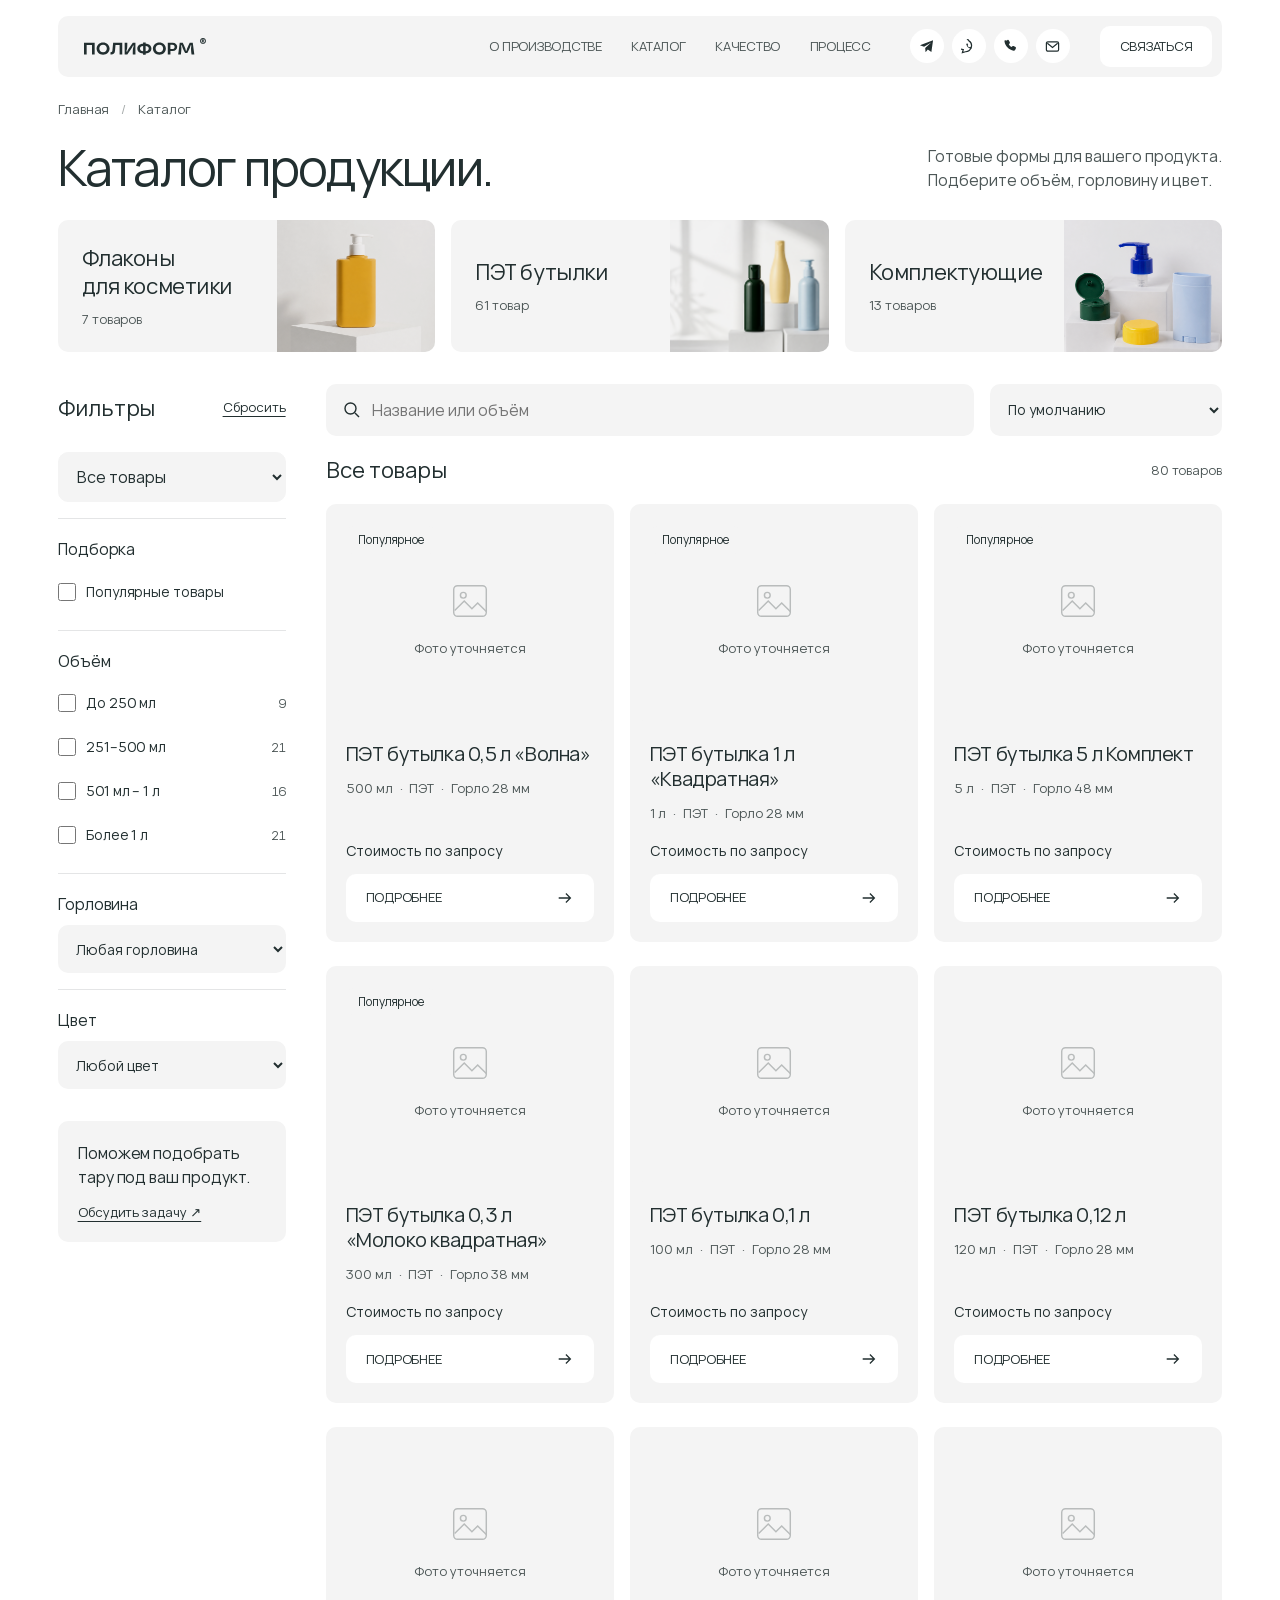
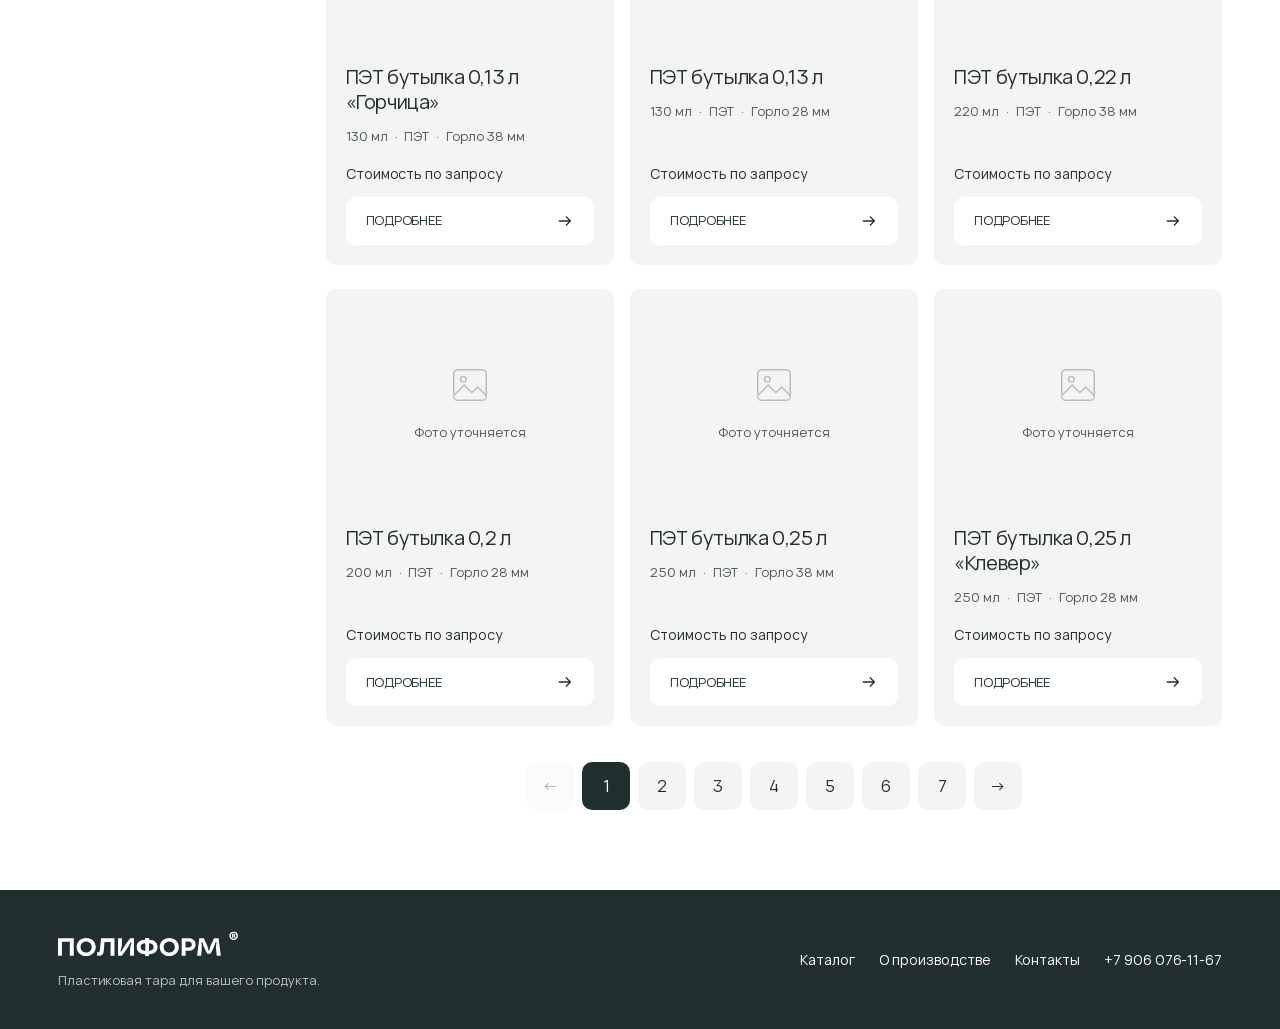
==== catalog.html @ 00ad3744 "Add branded product catalog and connect landing collections" ====
<!DOCTYPE html>
<html lang="ru"><head><meta charset="UTF-8"><meta name="viewport" content="width=device-width, initial-scale=1.0">
<title>Каталог продукции — ПОЛИФОРМ</title><meta name="description" content="Каталог пластиковой тары ПОЛИФОРМ. Флаконы, ПЭТ бутылки и комплектующие. Подбор по объёму, горловине и цвету.">
<link rel="preload" href="VelaSans-GX.woff2" as="font" type="font/woff2" crossorigin><link rel="icon" href="logo-poliform.svg" type="image/svg+xml"><link rel="stylesheet" href="styles.css"><link rel="stylesheet" href="assets/refinements.css"><link rel="stylesheet" href="assets/catalog.css?v=20260911-3"></head><body class="refined catalog-page"><header class="nav" id="nav">
    <div class="nav__bar nav__bar--logo">
      <a href="index.html" class="nav__logo" aria-label="ПОЛИФОРМ — на главную">
        <svg viewBox="0 0 208 29" fill="none" xmlns="http://www.w3.org/2000/svg" aria-hidden="true">
          <path d="M203.005 9.96844C200.085 9.96844 198.012 7.89007 198.012 4.98422C198.012 2.0976 200.121 0 203.005 0C205.889 0 207.98 2.0976 207.98 4.98422C207.98 7.87084 205.889 9.96844 203.005 9.96844ZM203.005 8.31343C205.006 8.31343 206.322 7.00485 206.322 4.98422C206.322 2.96358 205.006 1.63575 203.005 1.63575C201.004 1.63575 199.688 2.98284 199.688 4.98422C199.688 7.00485 201.004 8.31343 203.005 8.31343ZM203.762 7.25503C203.51 6.08113 203.366 5.92717 202.861 5.92717H202.519V7.25503H201.077V2.67492H203.33C204.465 2.67492 205.042 3.11754 205.042 3.96427C205.042 4.71481 204.592 5.09969 203.636 5.13818V5.63851C204.628 5.65776 204.934 5.92717 205.295 7.25503H203.762ZM202.464 4.83026H203.186C203.492 4.83026 203.708 4.65707 203.708 4.34916C203.708 4.04127 203.51 3.88731 203.186 3.88731H202.464V4.83026Z" fill="currentColor"/>
          <path d="M0 28.2032V7.89746H18.1881V28.2032H13.6628V11.9586H4.52528V28.2032H0Z" fill="currentColor"/>
          <path d="M32.5485 28.5794C26.2248 28.5794 21.4965 24.0542 21.4965 18.0495C21.4965 12.0448 26.2248 7.51953 32.5485 7.51953C38.8724 7.51953 43.6297 12.0738 43.6297 18.0495C43.6297 24.0252 38.8724 28.5794 32.5485 28.5794ZM32.5485 24.4313C36.3196 24.4313 38.9594 21.7915 38.9594 18.0495C38.9594 14.3074 36.3196 11.6677 32.5485 11.6677C28.7776 11.6677 26.1378 14.2784 26.1378 18.0495C26.1378 21.8205 28.7776 24.4313 32.5485 24.4313Z" fill="currentColor"/>
          <path d="M45.187 24.142C47.5946 24.2 48.233 23.5038 48.436 21.3572L49.7123 7.89746H65.2608V28.2032H60.7354V12.0456H53.7733L52.9033 21.9374C52.497 26.6947 50.4376 28.4933 45.187 28.1743V24.142Z" fill="currentColor"/>
          <path d="M83.2563 28.2032C83.2274 19.3847 83.4596 17.4991 84.9389 13.322L83.6915 12.8288C82.038 16.6579 80.0364 19.7618 73.8577 28.2032H69.3904V7.89746H73.8868C73.9157 16.7159 73.6838 18.6015 72.2043 22.7496L73.4806 23.2718C75.1051 19.4427 77.0776 16.3678 83.2855 7.89746H87.7528V28.2032H83.2563Z" fill="currentColor"/>
          <path d="M100.746 28.609V26.4624C94.6539 26.2886 90.9408 23.1556 90.9408 18.0502C90.9408 12.9448 94.6539 9.81186 100.746 9.63783V7.49121H105.242V9.63783C111.305 9.78287 115.047 12.9448 115.047 18.0502C115.047 23.1556 111.305 26.3175 105.242 26.4624V28.609H100.746ZM95.5242 18.0502C95.5242 20.893 97.4386 22.4884 100.862 22.5755V13.5249C97.4386 13.6119 95.5242 15.2074 95.5242 18.0502ZM105.155 22.5755C108.578 22.4884 110.492 20.893 110.492 18.0502C110.492 15.2074 108.578 13.6119 105.155 13.5249V22.5755Z" fill="currentColor"/>
          <path d="M128.582 28.5794C122.258 28.5794 117.53 24.0542 117.53 18.0495C117.53 12.0448 122.258 7.51953 128.582 7.51953C134.906 7.51953 139.663 12.0738 139.663 18.0495C139.663 24.0252 134.906 28.5794 128.582 28.5794ZM128.582 24.4313C132.353 24.4313 134.993 21.7915 134.993 18.0495C134.993 14.3074 132.353 11.6677 128.582 11.6677C124.811 11.6677 122.171 14.2784 122.171 18.0495C122.171 21.8205 124.811 24.4313 128.582 24.4313Z" fill="currentColor"/>
          <path d="M142.945 28.2032V7.89746H151.154C155.883 7.89746 159.016 10.7693 159.016 15.1205C159.016 19.4427 155.883 22.3435 151.183 22.3435H147.47V28.2032H142.945ZM147.383 18.6305H150.632C153.214 18.6305 154.577 17.4411 154.577 15.1495C154.577 12.8578 153.214 11.6975 150.632 11.6975H147.383V18.6305Z" fill="currentColor"/>
          <path d="M165.347 28.2032H160.677L163.316 7.89746H168.451C172.773 16.6579 173.585 18.8335 173.788 21.9084H175.065C175.268 18.8335 176.08 16.6579 180.402 7.89746H185.537L188.205 28.2032H183.506C182.433 18.8625 182.433 16.948 183.274 12.7418L181.911 12.4517C181.04 16.3388 180.286 18.1663 176.283 25.7375H172.57C168.567 18.1663 167.813 16.3388 166.942 12.4517L165.579 12.7418C166.449 16.948 166.42 18.8625 165.347 28.2032Z" fill="currentColor"/>
        </svg>
      </a>
    </div>
    <div class="nav__bar nav__bar--menu">
      <details class="catalog-mobile-menu"><summary>Меню</summary><nav aria-label="Мобильная навигация"><a href="catalog.html">Каталог</a><a href="index.html#about">О производстве</a><a href="index.html#quality">Качество</a><a href="index.html#contact">Контакты</a></nav></details><nav class="nav__links" aria-label="Основная навигация">
        <a href="index.html#about" class="nav__link">О производстве</a>
        <a href="catalog.html" class="nav__link">Каталог</a>
        <a href="index.html#quality" class="nav__link">Качество</a>
        <a href="index.html#process" class="nav__link">Процесс</a>
      </nav>
      <div class="nav__contacts">
        <a href="tel:+79060761167" class="nav__phone">+7 906 076-11-67</a>
        <a class="msgr button-wipe" href="https://t.me/polyform_vrn" target="_blank" rel="noopener" aria-label="Telegram">
          <svg viewBox="0 0 16 16"><path d="m15 1.2-14 5.4 4.4 1.6L13 3.6 6.6 9.7l.4 4.3 2.4-2.8 3.8 2.6L15 1.2z" fill="currentColor"/></svg>
        </a>
        <a class="msgr button-wipe" href="https://wa.me/79060761167" target="_blank" rel="noopener" aria-label="WhatsApp">
          <svg viewBox="0 0 16 16"><path d="M8 1.5a6.5 6.5 0 1 0-5.6 9.8L1.5 14.5l3.3-.9A6.5 6.5 0 0 0 8 1.5Z" fill="none" stroke="currentColor" stroke-width="1.3"/><path d="M5.6 5.2c.1 2.2 3 5.1 5.2 5.2l.8-1.1-1.9-1-.7.6C8 8.6 7.4 8 7.1 7l.6-.7-1-1.9-1.1.8Z" fill="currentColor"/></svg>
        </a>
        <a class="msgr button-wipe" href="viber://chat?number=%2B79060761167" aria-label="Viber">
          <svg viewBox="0 0 16 16"><path d="M3.2 1.9 4.9 1c.5-.2 1.1 0 1.4.5l1 2c.2.4.1 1-.3 1.3l-.8.8c.6 1.3 1.7 2.4 3 3l.8-.8c.3-.4.9-.5 1.3-.3l2 1c.5.3.7.9.5 1.4l-.9 1.7c-.3.6-.9.9-1.5.8C6.5 11.7 2.3 7.5 1.6 2.6c-.1-.6.2-1.2.8-1.5z" fill="currentColor"/></svg>
        </a>
        <a class="msgr button-wipe" href="mailto:hello@polyform.pro" aria-label="Почта">
          <svg viewBox="0 0 16 16" fill="none"><rect x="1.5" y="3" width="13" height="10" rx="1.5" stroke="currentColor" stroke-width="1.3"/><path d="m2.5 4.5 5.5 4.5 5.5-4.5" stroke="currentColor" stroke-width="1.3"/></svg>
        </a>
      </div>
      <a href="index.html#contact" class="btn btn--cta button-wipe">Связаться</a>
    </div>
  </header><main class="container catalog-main"><nav class="breadcrumbs" aria-label="Хлебные крошки"><a href="index.html">Главная</a><span aria-hidden="true">/</span><span aria-current="page">Каталог</span></nav>
<div class="catalog-heading"><h1>Каталог продукции.</h1><p>Готовые формы для вашего продукта.<br>Подберите объём, горловину и цвет.</p></div>
<nav class="category-grid" aria-label="Категории продукции">
<a class="category-tile" href="catalog.html?category=kosmetika"><div class="category-tile__text"><strong>Флаконы<br>для косметики</strong><small data-category-count="kosmetika">7 товаров</small></div><img src="assets/img/bottles-v2.png" alt="" width="240" height="160"></a>
<a class="category-tile" href="catalog.html?category=pet"><div class="category-tile__text"><strong>ПЭТ бутылки</strong><small data-category-count="pet">61 товар</small></div><img src="assets/img/perfume-v2.png" alt="" width="240" height="160"></a>
<a class="category-tile" href="catalog.html?category=related"><div class="category-tile__text"><strong>Комплектующие</strong><small data-category-count="related">13 товаров</small></div><img src="assets/img/caps-v2.png" alt="" width="240" height="160"></a></nav>
<button type="button" class="btn btn--soft filter-toggle" id="filterToggle" aria-controls="catalogFilters" aria-expanded="false">Фильтры <span aria-hidden="true">+</span></button>
<div class="catalog-layout"><form class="catalog-sidebar" id="catalogFilters" aria-label="Фильтры товаров">
<div class="filter-heading"><h2>Фильтры</h2><button type="button" class="text-button" data-reset-filters>Сбросить</button></div>
<label class="sr-only" for="categoryFilter">Категория</label><select id="categoryFilter" name="category"><option value="">Все товары</option></select>
<fieldset class="filter-group"><legend>Подборка</legend><div class="filter-options"><label class="filter-option"><input type="checkbox" name="popular"><span>Популярные товары</span></label></div></fieldset>
<fieldset class="filter-group"><legend>Объём</legend><div class="filter-options">
<label class="filter-option"><input type="checkbox" name="volume" value="small"><span>До 250 мл</span><small></small></label>
<label class="filter-option"><input type="checkbox" name="volume" value="medium"><span>251–500 мл</span><small></small></label>
<label class="filter-option"><input type="checkbox" name="volume" value="large"><span>501 мл – 1 л</span><small></small></label>
<label class="filter-option"><input type="checkbox" name="volume" value="xl"><span>Более 1 л</span><small></small></label></div></fieldset>
<fieldset class="filter-group"><legend><label for="neckFilter">Горловина</label></legend><select id="neckFilter" name="neck"><option value="">Любая горловина</option></select></fieldset>
<fieldset class="filter-group"><legend><label for="colorFilter">Цвет</label></legend><select id="colorFilter" name="color"><option value="">Любой цвет</option></select></fieldset>
<div class="filter-help"><p>Поможем подобрать тару под ваш продукт.</p><a href="index.html#contact">Обсудить задачу ↗</a></div></form>
<section id="catalogResults" aria-label="Товары каталога"><div class="catalog-toolbar"><label class="catalog-search"><span class="sr-only">Поиск по каталогу</span><svg viewBox="0 0 20 20" fill="none" aria-hidden="true"><circle cx="8.5" cy="8.5" r="5.5" stroke="currentColor" stroke-width="1.4"/><path d="m13 13 4 4" stroke="currentColor" stroke-width="1.4"/></svg><input id="catalogSearch" type="search" placeholder="Название или объём" autocomplete="off"></label><label><span class="sr-only">Сортировка</span><select id="catalogSort"><option value="default">По умолчанию</option><option value="name">По названию</option><option value="volume-asc">Объём: по возрастанию</option><option value="volume-desc">Объём: по убыванию</option></select></label></div>
<div class="catalog-results-heading"><h2 id="resultsTitle" tabindex="-1">Все товары</h2><p id="resultsCount">Загрузка…</p></div><p id="catalogStatus" class="sr-only" role="status" aria-live="polite"></p>
<div class="catalog-grid" id="catalogGrid"></div><div class="catalog-empty" id="catalogEmpty" hidden><h2>Ничего не нашлось</h2><p>Попробуйте другое название или измените параметры.</p><button class="btn btn--lime" type="button" data-reset-filters>Сбросить фильтры</button></div><nav class="catalog-pagination" id="catalogPagination" aria-label="Страницы каталога"></nav><noscript><p>Включите JavaScript, чтобы просматривать и фильтровать каталог.</p></noscript></section></div></main><footer class="catalog-footer"><div class="container catalog-footer__inner"><div><a href="index.html" aria-label="ПОЛИФОРМ — на главную"><img src="logo-poliform.svg" alt="ПОЛИФОРМ" width="180" height="28"></a><p>Пластиковая тара для вашего продукта.</p></div><nav aria-label="Навигация в подвале"><a href="catalog.html">Каталог</a><a href="index.html#about">О производстве</a><a href="index.html#contact">Контакты</a><a href="tel:+79060761167">+7 906 076-11-67</a></nav></div></footer><script src="assets/catalog.js?v=20260911-3"></script></body></html>
---- styles.css ----
/* ============================================================
   ПОЛИФОРМ — landing styles (light, borderless edition)
   Canvas: white/bone tones · depth via surface shade shifts
   Ink #222f30 used for accents · single weight 400
   ============================================================ */

@font-face {
  font-family: 'Vela Sans';
  src: url('VelaSans-GX.woff2') format('woff2-variations'),
       url('VelaSans-GX.woff2') format('woff2');
  font-weight: 100 900;
  font-display: swap;
}

:root {
  /* Colors */
  --lime: #222f30;
  --ink: #222f30;
  --bone: #f7f7f5;
  --paper: #ffffff;
  --graphite: #4d5757;
  --lichen: #c9cbbe;
  --tissue: #e7e8e1;
  --void: #000000;

  /* Fonts: Vela Sans (user-supplied) with Inter Tight fallback.
     Single family site-wide — mono was dropped by user request. */
  --font-sans: 'Vela Sans', 'Inter Tight', ui-sans-serif, system-ui, -apple-system, "Segoe UI", Roboto, sans-serif;
  --font-mono: 'Vela Sans', 'Inter Tight', ui-sans-serif, system-ui, -apple-system, "Segoe UI", Roboto, sans-serif;

  /* Fluid type scale */
  --text-caption: 13px;
  --text-body: 16px;
  --text-body-lg: 16px;
  --text-subheading: 25px;
  --text-heading-sm: 25px;
  --text-heading-lg: 50px;
  --text-display: 50px;
  --text-display-xl: 50px;
  --text-hero: 50px;

  /* Layout — full-bleed with side paddings */
  --pad-x: clamp(20px, 4.5vw, 88px);
  --section-gap: clamp(40px, 4.5vw, 70px);

  /* Radii */
  --r-btn: 10px;
  --r-nav: 10px;
  --r-card: 10px;
  --r-card-lg: 10px;
  --r-pill: 9999px;
}

/* ---------- Reset ---------- */
*, *::before, *::after { box-sizing: border-box; margin: 0; padding: 0; }

html { scroll-behavior: auto; }
html.lenis, html.lenis body { height: auto; }
.lenis.lenis-smooth { scroll-behavior: auto !important; }

body {
  font-family: var(--font-sans);
  font-weight: 400;
  font-size: var(--text-body);
  line-height: 1.3;
  letter-spacing: -0.001em;
  color: var(--ink);
  background: var(--paper);
  -webkit-font-smoothing: antialiased;
  overflow-x: hidden;
}

img, svg { display: block; max-width: 100%; }
a { color: inherit; text-decoration: none; }
ul, ol { list-style: none; }
button, input, textarea { font: inherit; color: inherit; }

::selection { background: var(--lime); color: var(--paper); }

.container {
  width: 100%;
  padding-inline: var(--pad-x);
}

/* ============================================================
   SPLIT-TEXT LINES (JS wraps lines in .line > .line-inner)
   ============================================================ */
/* Bottom padding + negative margin keep descenders (у, р, д) unclipped */
.line { display: block; overflow: hidden; padding-bottom: 0.14em; margin-bottom: -0.14em; }
.line-inner { display: block; will-change: transform; }

[data-reveal] { opacity: 0; }
.no-anim [data-reveal], .no-anim .line-inner { opacity: 1 !important; transform: none !important; }

/* ============================================================
   NAV — floating pill bar
   ============================================================ */
/* static solid bar spanning the grid width — scrolls away with the page */
.nav {
  display: flex;
  align-items: center;
  justify-content: space-between;
  gap: 16px;
  margin: 16px var(--pad-x) 0;
  padding: 10px 10px 10px 26px;
  border-radius: 10px;
  background: var(--tissue);
}
/* slides back in when scrolling up (body padding compensates the gap) */
.nav.is-fixed {
  position: fixed;
  top: 16px;
  left: var(--pad-x);
  right: var(--pad-x);
  margin: 0;
  z-index: 100;
  background: color-mix(in srgb, var(--tissue) 88%, transparent);
  backdrop-filter: blur(14px);
  transform: translateY(calc(-100% - 20px));
  opacity: 0;
  transition: transform 0.8s cubic-bezier(0.16, 1, 0.3, 1), opacity 0.5s ease;
}
.nav.is-fixed.is-visible { transform: translateY(0); opacity: 1; }

.nav__bar {
  display: flex;
  align-items: center;
  gap: 24px;
}

.nav__logo { color: var(--ink); display: flex; align-items: center; }
.nav__logo svg { height: 17px; width: auto; }

.nav__links {
  display: flex;
  gap: clamp(12px, 2vw, 28px);
  margin-right: clamp(4px, 1vw, 16px);
}
.nav__link {
  font-family: var(--font-mono);
  font-size: 13px;
  text-transform: uppercase;
  letter-spacing: -0.02em;
  color: var(--graphite);
  padding: 8px 2px;
  transition: color 0.25s ease;
}
.nav__link:hover, .nav__link.is-active { color: var(--ink); }

/* ============================================================
   BUTTONS
   ============================================================ */
.btn {
  display: inline-flex;
  align-items: center;
  justify-content: center;
  font-family: var(--font-mono);
  font-size: 13px;
  text-transform: uppercase;
  letter-spacing: -0.02em;
  border-radius: var(--r-nav);
  padding: 12px 20px;
  cursor: pointer;
  border: none;
  transition: opacity 0.25s ease, background 0.25s ease, color 0.25s ease;
  white-space: nowrap;
}
/* Primary CTA: ink fill */
.btn--cta { background: var(--lime); color: var(--paper); }
.btn--cta:hover { background: var(--graphite); color: var(--paper); opacity: 1; }
/* Secondary: tonal soft fill, no border */
.btn--soft { background: var(--tissue); color: var(--ink); }
.btn--soft:hover { background: var(--lichen); }
/* Accent: ink fill */
.btn--lime { background: var(--lime); color: var(--paper); }
.btn--lime:hover { background: var(--graphite); color: var(--paper); }
/* Light fill for dark surfaces */
.btn--paper { background: var(--paper); color: var(--ink); }
.btn--paper:hover { background: var(--lime); color: var(--paper); }

.btn-arrow {
  width: 42px; height: 42px;
  flex: 0 0 42px;
  display: inline-flex;
  align-items: center;
  justify-content: center;
  border-radius: var(--r-nav);
  background: var(--lime);
  color: var(--paper);
  transition: transform 0.3s cubic-bezier(0.22, 1, 0.36, 1),
              background 0.25s ease, color 0.25s ease;
}
.btn-arrow svg { width: 16px; height: 16px; }
.btn-arrow:hover { transform: translateX(4px); }
/* hovering the paired button animates the arrow square next to it */
.btn:hover + .btn-arrow,
.btn:hover + .btn-arrow--static {
  background: var(--ink);
  color: var(--paper);
  transform: translateX(4px);
}

/* ============================================================
   TAGS · COUNTERS · SECTION HEADS
   ============================================================ */
.tag {
  display: inline-flex;
  align-items: center;
  gap: 10px;
  font-family: var(--font-mono);
  font-size: 13px;
  text-transform: uppercase;
  letter-spacing: -0.02em;
  color: var(--graphite);
}
.tag__dot {
  width: 6px; height: 6px;
  border-radius: var(--r-pill);
  background: var(--lime);
  box-shadow: 0 0 0 4px color-mix(in srgb, var(--lime) 35%, transparent);
}

.counter-pill {
  font-family: var(--font-mono);
  font-size: 13px;
  letter-spacing: -0.02em;
  color: var(--graphite);
  background: var(--tissue);
  border-radius: var(--r-pill);
  padding: 7px 15px;
}

.section__head {
  display: flex;
  align-items: center;
  gap: 16px;
  margin-bottom: clamp(16px, 2.5vw, 32px);
}
.section__label {
  font-family: var(--font-mono);
  font-size: 13px;
  text-transform: uppercase;
  letter-spacing: -0.02em;
  color: var(--graphite);
}

.section { padding-block: var(--section-gap); }
.section--bone { background: var(--bone); }
.section--paper { background: var(--paper); }

/* ---------- Rounded colour transitions ----------
   Every band that changes colour gets 10px top corners.
   Bands whose corner notches must show the PREVIOUS band's
   colour (not the white body) overlap it by the same 10px. */
.about, .hscroll, .quality, .popular, .silk, .quote, .process, .contact, .certs, .footer {
  border-radius: 10px 10px 0 0;
}
.hscroll, .popular, .process, .certs, .footer {
  margin-top: -10px;
  position: relative;
  z-index: 2;
}
/* bands overlapped by the next one: +10px bottom, so the visible gap
   before the seam equals the gap after it */
.about, .quality, .quote, .contact, .news {
  padding-bottom: calc(var(--section-gap) + 10px);
}

/* ============================================================
   PHOTO PLACEHOLDERS — tonal, no borders
   ============================================================ */
.ph {
  position: relative;
  overflow: hidden;
  border-radius: var(--r-card);
  background:
    radial-gradient(ellipse 60% 50% at 70% 18%, rgba(34, 47, 48, 0.12), transparent 70%),
    repeating-linear-gradient(45deg, transparent 0 23px, rgba(34, 47, 48, 0.04) 23px 24px),
    var(--tissue);
  display: flex;
  align-items: flex-end;
  min-height: 240px;
}
.ph__label {
  font-family: var(--font-mono);
  font-size: 13px;
  text-transform: uppercase;
  letter-spacing: -0.02em;
  color: var(--graphite);
  padding: 16px 20px;
}
.ph--wide { aspect-ratio: 21 / 8; width: 100%; }
.ph--tall { aspect-ratio: 8 / 5; }

[data-parallax-wrap] { overflow: hidden; border-radius: var(--r-card-lg); }
[data-parallax] { will-change: transform; transform: scale(1.28); }

/* Real photos in masked parallax wrappers */
.pimg { display: block; width: 100%; object-fit: cover; }
.pimg--wide { aspect-ratio: 21 / 8; }
.pimg--tall { aspect-ratio: 8 / 5; }

/* ============================================================
   HERO
   ============================================================ */
/* Fullscreen hero slider fills the first screen below the static nav (~80px tall) */
.hero {
  height: calc(100vh - 80px);
  height: calc(100svh - 80px);
  padding: 20px var(--pad-x) 50px;
  display: flex;
  flex-direction: column;
  background: var(--paper);
}

.hero__actions { display: flex; align-items: center; gap: 12px; }

/* ============================================================
   BIG MARQUEE — display-size, scroll-reactive
   ============================================================ */
.marquee {
  background: var(--paper);
  overflow: hidden;
  padding-block: clamp(32px, 5vw, 72px);
}
.marquee__track {
  display: flex;
  width: max-content;
  will-change: transform;
}
.marquee__group {
  display: flex;
  align-items: center;
  flex: 0 0 auto;
}
.marquee__group span {
  font-size: var(--text-display-xl);
  line-height: 1;
  letter-spacing: -0.02em;
  color: var(--ink);
  padding-inline: clamp(24px, 3vw, 56px);
  white-space: nowrap;
}
.marquee__group i {
  width: clamp(10px, 1vw, 16px);
  height: clamp(10px, 1vw, 16px);
  border-radius: var(--r-pill);
  background: var(--lime);
  flex: 0 0 auto;
}
/* CSS fallback drift when JS is unavailable */
.no-anim .marquee__track { animation: marquee 40s linear infinite; }
@keyframes marquee { to { transform: translateX(-50%); } }

/* ============================================================
   01 — ABOUT (bone band)
   ============================================================ */
.about__statement {
  font-size: var(--text-heading-lg);
  line-height: 1.1;
  letter-spacing: -0.012em;
  font-weight: 400;
  max-width: 24ch;
  margin-bottom: 40px;
}
.about__statement .line-inner { color: var(--lichen); }

.about__grid {
  display: grid;
  /* Four-column page grid: photo and copy use columns 1–2; metrics use 3–4. */
  grid-template-columns: repeat(4, minmax(0, 1fr));
  column-gap: clamp(12px, 1.4vw, 20px);
  row-gap: 40px;
  align-items: start;
  margin-bottom: 0;
}
.about__media { grid-column: span 2; grid-row: 1; }
.about__text {
  grid-column: span 2;
  grid-row: 2;
  display: grid;
  gap: 20px;
  font-size: var(--text-body-lg);
  color: var(--graphite);
  max-width: none;
}

.stats {
  display: grid;
  grid-template-columns: repeat(4, 1fr);
  gap: clamp(12px, 1.4vw, 20px);
}
.about .stats {
  grid-column: span 2;
  grid-row: 1;
  grid-template-columns: repeat(2, minmax(0, 1fr));
  height: 100%;
}
.about .stats__item {
  padding: 20px;
  gap: 12px;
  min-height: 0;
}
.stats__item {
  background: var(--paper);
  border-radius: var(--r-card-lg);
  padding: clamp(24px, 2.4vw, 40px);
  display: flex;
  flex-direction: column;
  gap: clamp(24px, 3vw, 56px);
}
.stats__num {
  font-size: var(--text-display);
  line-height: 1;
  letter-spacing: -0.02em;
  color: var(--ink);
}
.stats__caption {
  font-family: var(--font-mono);
  font-size: 13px;
  letter-spacing: -0.02em;
  color: var(--graphite);
  text-transform: uppercase;
  line-height: 1.5;
  margin-top: auto;
}

/* ============================================================
   02 — HORIZONTAL SCROLL PRODUCTS (white band)
   ============================================================ */
.hscroll { position: relative; background: var(--paper); }
.hscroll__pin {
  height: 100vh;
  height: 100svh;
  display: flex;
  flex-direction: column;
  justify-content: center;
  padding-block: clamp(24px, 4vh, 56px) clamp(16px, 3vh, 40px);
  overflow: hidden;
}
.hscroll__head { width: 100%; }
.hscroll__head .section__head { margin-bottom: clamp(16px, 3vh, 40px); }
.hscroll__title {
  font-size: var(--text-display-xl);
  line-height: 1;
  letter-spacing: -0.02em;
  font-weight: 400;
  margin-bottom: 40px;
}

.hscroll__track {
  display: flex;
  gap: 20px;
  padding-inline: var(--pad-x);
  width: max-content;
  will-change: transform;
}

.pcard {
  position: relative;
  width: clamp(320px, 40vw, 560px);
  height: clamp(380px, 56vh, 640px);
  flex: 0 0 auto;
  overflow: hidden;
  border-radius: var(--r-card-lg);
  background: var(--tissue);
}
.pcard__img {
  position: absolute;
  inset: 0;
  width: 100%;
  height: 100%;
  object-fit: cover;
}
/* bone wash at the bottom so ink text stays readable on any photo */
.pcard::after {
  content: '';
  position: absolute;
  inset: 40% 0 0 0;
  background: linear-gradient(to bottom, transparent, rgba(247, 247, 245, 0.9));
  pointer-events: none;
}
.pcard__overlay {
  position: absolute;
  inset: 0;
  z-index: 1;
  display: flex;
  flex-direction: column;
  justify-content: space-between;
  padding: clamp(24px, 2.4vw, 40px);
}
.pcard__bottom {
  display: flex;
  align-items: flex-end;
  justify-content: space-between;
  gap: 16px;
}
.pcard__title {
  font-size: var(--text-heading-sm);
  font-weight: 400;
  letter-spacing: -0.006em;
  line-height: 1.2;
  margin-bottom: 8px;
}
.pcard__text { color: var(--graphite); font-size: var(--text-body); max-width: 38ch; }

.pcard--cta::after { display: none; }
.pcard--cta {
  display: flex;
  flex-direction: column;
  justify-content: flex-start;
  align-items: flex-start;
  gap: 28px;
  background: var(--bone);
  padding: clamp(28px, 3vw, 44px);
}
.pcard--cta__text {
  font-size: var(--text-heading-sm);
  line-height: 1.2;
  letter-spacing: -0.006em;
}
.pcard--cta__accent { color: var(--lime); }
.pcard--cta .btn { margin-top: auto; }

.hscroll__progress {
  flex-shrink: 0;
  margin-top: clamp(16px, 3vh, 40px);
  margin-inline: var(--pad-x);
  height: 4px;
  border-radius: var(--r-pill);
  background: var(--tissue);
  position: relative;
  overflow: hidden;
}
.hscroll__progress span {
  position: absolute;
  inset: 0 auto 0 0;
  width: 0%;
  border-radius: var(--r-pill);
  background: var(--lime);
}

/* ============================================================
   03 — QUALITY — 3 cards in a row
   ============================================================ */
.quality__title {
  font-size: var(--text-display);
  line-height: 1.1;
  letter-spacing: -0.02em;
  font-weight: 400;
  max-width: 22ch;
  margin-bottom: 40px;
}
.quality__cards {
  display: grid;
  grid-template-columns: repeat(3, 1fr);
  gap: clamp(16px, 2vw, 28px);
}
.qcard {
  background: var(--tissue);
  border-radius: var(--r-card-lg);
  padding: clamp(24px, 3vw, 44px);
  display: flex;
  flex-direction: column;
}
.qcard__num {
  font-size: var(--text-display);
  letter-spacing: -0.02em;
  color: var(--lichen);
  margin-bottom: clamp(28px, 5vw, 72px);
}
.qcard__title {
  font-size: var(--text-heading-sm);
  font-weight: 400;
  line-height: 1.2;
  letter-spacing: -0.006em;
  margin-bottom: 14px;
}
.qcard__desc { color: var(--graphite); font-size: var(--text-body-lg); }
@media (max-width: 900px) {
  .quality__cards { grid-template-columns: 1fr; }
}

/* ============================================================
   04 — POPULAR PRODUCTS (white band, bone cards)
   ============================================================ */
.popular__title {
  font-size: var(--text-display);
  line-height: 1.1;
  letter-spacing: -0.02em;
  font-weight: 400;
  max-width: 18ch;
  margin-bottom: 40px;
}
.popular__grid {
  display: grid;
  grid-template-columns: repeat(4, 1fr);
  gap: clamp(12px, 1.4vw, 20px);
}
.prcard {
  background: var(--bone);
  border-radius: var(--r-card-lg);
  overflow: hidden;
  display: flex;
  flex-direction: column;
  padding: 10px;
}
.prcard__media {
  aspect-ratio: 1 / 1;
  overflow: hidden;
  border-radius: var(--r-card-lg);
}
.prcard__media img {
  width: 100%;
  height: 100%;
  object-fit: cover;
  transition: transform 0.5s cubic-bezier(0.22, 1, 0.36, 1);
}
.prcard:hover .prcard__media img { transform: scale(1.05); }
.prcard__body {
  display: flex;
  flex-direction: column;
  flex: 1;
  gap: 8px;
  padding: clamp(20px, 1.8vw, 28px);
}
.prcard__name {
  font-size: var(--text-subheading, 24px);
  font-weight: 400;
  line-height: 1.2;
  letter-spacing: -0.006em;
}
.prcard__meta {
  font-family: var(--font-mono);
  font-size: 13px;
  text-transform: uppercase;
  letter-spacing: -0.02em;
  color: var(--graphite);
}
.prcard__row {
  display: flex;
  align-items: center;
  justify-content: space-between;
  gap: 12px;
  margin-top: auto;
  padding-top: 16px;
}
.prcard__price { font-size: var(--text-body-lg); }

/* ============================================================
   FOUNDER QUOTE (bone band, scrub-coloured words)
   ============================================================ */
.quote__layout {
  display: grid;
  grid-template-columns: repeat(2, minmax(0, 1fr));
  align-items: stretch;
  gap: clamp(32px, 5vw, 96px);
}
.quote__copy {
  display: flex;
  flex-direction: column;
  justify-content: space-between;
}
.quote__text {
  font-size: var(--text-heading-lg);
  line-height: 1.1;
  letter-spacing: -0.012em;
  font-weight: 400;
  max-width: 26ch;
  color: var(--ink);
}
@media (min-width: 861px) {
  .quote__text { font-size: clamp(38px, 2.5vw, 44px); }
}
.quote__text i { font-style: normal; color: var(--lime); }
.q-word { will-change: color; }
.quote__author {
  display: flex;
  align-items: center;
  gap: 16px;
  margin-top: clamp(32px, 4vw, 56px);
}
.quote__avatar {
  width: 52px; height: 52px;
  flex: 0 0 52px;
  display: inline-flex;
  align-items: center;
  justify-content: center;
  border-radius: var(--r-pill);
  background: var(--tissue);
  color: var(--graphite);
  font-size: 15px;
  letter-spacing: 0.04em;
}
.quote__who { display: grid; gap: 2px; }
.quote__name { font-size: var(--text-body); }
.quote__role {
  font-family: var(--font-mono);
  font-size: 13px;
  text-transform: uppercase;
  letter-spacing: -0.02em;
  color: var(--graphite);
}
.quote__video {
  position: relative;
  min-height: clamp(320px, 30vw, 520px);
  overflow: hidden;
  border-radius: var(--r-card-lg);
  background: var(--ink);
  color: var(--paper);
}
.quote__video::after {
  content: '';
  position: absolute;
  inset: 42% 0 0;
  background: linear-gradient(to bottom, transparent, rgba(34, 47, 48, 0.82));
  pointer-events: none;
}
.quote__video > img {
  width: 100%;
  height: 100%;
  object-fit: cover;
  object-position: 62% center;
  opacity: 0.92;
}
.quote__video-label {
  position: absolute;
  top: 20px;
  left: 20px;
  z-index: 1;
  padding: 8px 12px;
  border-radius: var(--r-btn);
  background: rgba(255, 255, 255, 0.92);
  color: var(--ink);
  font-size: var(--text-caption);
}
.quote__video-play {
  position: absolute;
  top: 50%;
  left: 50%;
  z-index: 1;
  width: 58px;
  height: 58px;
  display: grid;
  place-items: center;
  border-radius: var(--r-pill);
  background: var(--ink);
  color: var(--paper);
  transform: translate(-50%, -50%);
}
.quote__video-play svg { width: 22px; height: 22px; margin-left: 2px; }
.quote__video-controls {
  position: absolute;
  right: 20px;
  bottom: 20px;
  left: 20px;
  z-index: 1;
  display: flex;
  align-items: center;
  gap: 12px;
}
.quote__video-control {
  width: 32px;
  height: 32px;
  display: grid;
  flex: 0 0 32px;
  place-items: center;
  border-radius: var(--r-btn);
  background: rgba(255, 255, 255, 0.16);
  backdrop-filter: blur(8px);
}
.quote__video-control--play { background: var(--paper); color: var(--ink); }
.quote__video-control svg { width: 16px; height: 16px; }
.quote__video-progress {
  height: 3px;
  flex: 1;
  overflow: hidden;
  border-radius: var(--r-pill);
  background: rgba(255, 255, 255, 0.4);
}
.quote__video-progress span { display: block; width: 27%; height: 100%; background: var(--paper); }
.quote__video-time { font-size: 12px; white-space: nowrap; }

/* ============================================================
   05 — PROCESS (white band, bone step cards)
   ============================================================ */
.process__layout {
  display: grid;
  grid-template-columns: minmax(0, 5fr) minmax(0, 7fr);
  gap: clamp(32px, 5vw, 96px);
  align-items: start;
  margin-bottom: clamp(48px, 6vw, 96px);
}
.process__title {
  font-size: var(--text-display);
  line-height: 1.1;
  letter-spacing: -0.02em;
  font-weight: 400;
  position: sticky;
  top: 120px;
}

.process__list { display: grid; gap: clamp(12px, 1.4vw, 20px); }
.process__step {
  display: grid;
  grid-template-columns: 96px 1fr;
  gap: clamp(20px, 3vw, 56px);
  padding: clamp(28px, 3vw, 44px);
  background: var(--bone);
  border-radius: var(--r-card-lg);
}
.process__num {
  font-size: var(--text-heading-sm);
  letter-spacing: -0.006em;
  color: var(--lichen);
  line-height: 1;
}
.process__step-title {
  font-size: var(--text-heading-sm);
  font-weight: 400;
  letter-spacing: -0.006em;
  line-height: 1.2;
  margin-bottom: 10px;
}
.process__step-text { color: var(--graphite); max-width: 48ch; }
.process__media {
  width: 100%;
  margin: 0 0 -10px;
  position: relative;
  border-radius: 10px 10px 0 0;
}
.process { padding-bottom: 0; }

/* ============================================================
   05 — CONTACT (bone band, white form card)
   ============================================================ */
.contact__layout {
  display: grid;
  grid-template-columns: repeat(2, minmax(0, 1fr));
  gap: clamp(12px, 1.4vw, 20px);
  align-items: stretch;
}
.contact {
  position: relative;
  z-index: 3;
}
.contact__left {
  display: flex;
  flex-direction: column;
  background: var(--paper);
  border-radius: var(--r-card-lg);
  padding: clamp(28px, 3vw, 44px);
}
.contact__title {
  font-size: var(--text-display);
  line-height: 1.05;
  letter-spacing: -0.02em;
  font-weight: 400;
  margin-bottom: clamp(20px, 2.5vw, 32px);
}
.contact__sub {
  font-size: var(--text-body-lg);
  color: var(--graphite);
  max-width: 42ch;
  margin-bottom: clamp(32px, 4vw, 56px);
}
.contact__list {
  display: flex;
  flex-direction: column;
  gap: 10px;
  flex: 1;
}
.contact__list li {
  flex: 1;
  min-height: 60px;
  display: flex;
  align-items: center;
  justify-content: space-between;
  gap: 20px;
  padding: 12px 24px;
  background: var(--bone);
  border-radius: var(--r-card);
  font-size: var(--text-body-lg);
}
.contact__key {
  font-family: var(--font-mono);
  font-size: 13px;
  text-transform: uppercase;
  letter-spacing: -0.02em;
  color: var(--graphite);
}
.contact__list a { transition: color 0.25s ease; }
.contact__list a:hover { color: var(--graphite); }

.contact__form {
  display: grid;
  gap: 22px;
  background: var(--paper);
  border-radius: var(--r-card-lg);
  padding: clamp(28px, 3vw, 44px);
}
.field { display: grid; gap: 10px; }
.field__label {
  font-family: var(--font-mono);
  font-size: 13px;
  text-transform: uppercase;
  letter-spacing: -0.02em;
  color: var(--graphite);
}
.field input, .field textarea {
  background: var(--bone);
  border: none;
  border-radius: var(--r-btn);
  padding: 14px 16px;
  font-size: var(--text-body);
  color: var(--ink);
  outline: none;
  resize: vertical;
  transition: background 0.25s ease, box-shadow 0.25s ease;
}
.field input::placeholder, .field textarea::placeholder { color: var(--lichen); }
.field input:focus, .field textarea:focus {
  background: var(--paper);
  box-shadow: inset 0 0 0 1px var(--lime), 0 0 0 3px color-mix(in srgb, var(--lime) 35%, transparent);
}

.contact__form-row { display: flex; align-items: center; gap: 12px; margin-top: 8px; }
.contact__consent {
  font-family: var(--font-mono);
  font-size: 13px;
  letter-spacing: -0.02em;
  color: var(--graphite);
  line-height: 1.5;
}

/* ============================================================
   CERTIFICATES (white band, stacked document cards)
   ============================================================ */
.certs__layout {
  display: grid;
  grid-template-columns: minmax(0, 6fr) minmax(0, 5fr);
  gap: clamp(40px, 6vw, 120px);
  align-items: center;
}
.certs__title {
  font-size: var(--text-display);
  line-height: 1.05;
  letter-spacing: -0.02em;
  font-weight: 400;
  margin-bottom: clamp(20px, 2.5vw, 32px);
}
.certs__text {
  display: grid;
  gap: 16px;
  font-size: var(--text-body-lg);
  color: var(--graphite);
  max-width: 46ch;
  margin-bottom: clamp(28px, 3.5vw, 44px);
}
.certs__actions { display: flex; align-items: center; gap: 12px; }

.certs__visual {
  position: relative;
  min-height: clamp(320px, 42vh, 460px);
}
.cert-doc {
  position: absolute;
  width: min(320px, 78%);
  background: var(--bone);
  border-radius: var(--r-card);
  padding: clamp(24px, 2.2vw, 32px);
  display: grid;
  gap: 12px;
}
.cert-doc--back {
  right: 0;
  top: 0;
  background: var(--lime);
  color: var(--paper);
  transform: rotate(6deg);
}
.cert-doc--front {
  left: 0;
  bottom: 0;
  background: var(--paper);
  transform: rotate(-4deg);
}
.cert-doc__mark {
  font-family: var(--font-mono);
  font-size: 13px;
  text-transform: uppercase;
  letter-spacing: -0.02em;
  color: var(--graphite);
}
.cert-doc__name {
  font-size: var(--text-subheading, 24px);
  line-height: 1.2;
  letter-spacing: -0.006em;
  margin-bottom: 8px;
}
.cert-doc__line {
  display: block;
  height: 7px;
  border-radius: var(--r-pill);
  background: var(--tissue);
}
.cert-doc--back .cert-doc__mark { color: var(--paper); }
.cert-doc--back .cert-doc__line { background: rgba(255, 255, 255, 0.28); }
.cert-doc__stamp {
  width: 44px; height: 44px;
  margin-top: 10px;
  border-radius: var(--r-pill);
  background: var(--lime);
  justify-self: end;
}
.cert-doc--back .cert-doc__stamp { background: var(--paper); }

/* ============================================================
   NEWS (bone band, 3 cards)
   ============================================================ */
.news__title {
  font-size: var(--text-display);
  line-height: 1.05;
  letter-spacing: -0.02em;
  font-weight: 400;
  margin-bottom: 40px;
}
.news__grid {
  display: grid;
  grid-template-columns: repeat(3, 1fr);
  gap: clamp(16px, 1.8vw, 24px);
}
.ncard {
  display: grid;
  align-content: start;
  background: var(--paper);
  border-radius: var(--r-card-lg);
  padding: 10px;
}
.ncard__media {
  aspect-ratio: 4 / 3;
  overflow: hidden;
  border-radius: var(--r-card-lg);
  background: var(--tissue);
}
.ncard__media img {
  width: 100%;
  height: 100%;
  object-fit: cover;
  transition: transform 0.5s cubic-bezier(0.22, 1, 0.36, 1);
}
.ncard:hover .ncard__media img { transform: scale(1.05); }
.ncard__body {
  display: grid;
  gap: 14px;
  padding: clamp(20px, 1.8vw, 28px);
}
.ncard__date {
  font-family: var(--font-mono);
  font-size: 13px;
  text-transform: uppercase;
  letter-spacing: -0.02em;
  color: var(--graphite);
}
.ncard__name {
  font-size: var(--text-subheading, 24px);
  font-weight: 400;
  line-height: 1.25;
  letter-spacing: -0.006em;
  transition: color 0.25s ease;
}
.ncard:hover .ncard__name { color: var(--graphite); }

/* ============================================================
   FOOTER — absolute-dark closure surface
   ============================================================ */
.footer {
  background: var(--void);
  color: var(--paper);
  padding-block: clamp(60px, 8vw, 110px) 32px;
}
.footer__big { color: var(--paper); margin-bottom: clamp(48px, 6vw, 96px); }
.footer__big svg { width: 100%; height: auto; }
.footer__grid {
  display: grid;
  grid-template-columns: repeat(4, 1fr);
  gap: clamp(32px, 4vw, 64px);
  padding-top: clamp(32px, 4vw, 56px);
  margin-bottom: clamp(48px, 6vw, 96px);
}
.footer__cta { display: grid; gap: 10px; justify-items: stretch; }
.footer__cta .btn { width: 100%; color: var(--ink); }
.footer__cta .btn--paper:hover { color: var(--paper); }
.footer__cta .btn--lime { color: var(--paper); }
.footer__cta .btn--lime:hover { background: var(--paper); color: var(--ink); }
.footer__col { display: grid; gap: 10px; align-content: start; }
.footer__col p { color: var(--lichen); line-height: 1.5; }
.footer__col a {
  font-family: var(--font-mono);
  font-size: 14px;
  letter-spacing: -0.008em;
  color: var(--lichen);
  width: fit-content;
  transition: color 0.25s ease;
}
.footer__col a:hover { color: var(--lime); }
.footer__key {
  font-family: var(--font-mono);
  font-size: 13px;
  text-transform: uppercase;
  letter-spacing: -0.02em;
  color: var(--graphite);
  margin-bottom: 8px;
}
.footer__bottom {
  display: flex;
  justify-content: space-between;
  gap: 16px;
  font-family: var(--font-mono);
  font-size: 13px;
  letter-spacing: -0.02em;
  color: var(--graphite);
}

/* ============================================================
   RESPONSIVE
   ============================================================ */
@media (max-width: 1024px) {
  .quality__grid { grid-template-columns: repeat(2, 1fr); }
  .stats { grid-template-columns: repeat(2, 1fr); }
  .popular__grid { grid-template-columns: repeat(2, 1fr); }
}

@media (max-width: 860px) {
  :root {
    --text-subheading: 22px;
    --text-heading-sm: 22px;
    --text-heading-lg: 44px;
    --text-display: 44px;
    --text-display-xl: 44px;
    --text-hero: 44px;
  }
  .nav__links { display: none; }
  .nav { padding: 8px 8px 8px 18px; }
  .about__grid,
  .process__layout,
  .contact__layout,
  .certs__layout { grid-template-columns: 1fr; }
  .quote__layout { grid-template-columns: 1fr; }
  .quote__video { min-height: 0; aspect-ratio: 16 / 10; }
  .about__media,
  .about__text { grid-column: auto; }
  .about .stats { grid-column: auto; grid-row: auto; }
  .news__grid { grid-template-columns: 1fr; }
  .process__title { position: static; }
  .ph--tall, .pimg--tall { aspect-ratio: 16 / 10; }
  .ph--wide, .pimg--wide { aspect-ratio: 16 / 10; }
}

@media (max-width: 600px) {
  :root {
    --text-subheading: 20px;
    --text-heading-sm: 20px;
    --text-heading-lg: 36px;
    --text-display: 36px;
    --text-display-xl: 36px;
    --text-hero: 36px;
  }
  .quality__grid { grid-template-columns: 1fr; }
  .stats { grid-template-columns: 1fr 1fr; }
  .popular__grid { grid-template-columns: 1fr; }
  .footer__grid { grid-template-columns: 1fr; }
  .pcard { width: min(84vw, 420px); }
  .process__step { grid-template-columns: 48px 1fr; }
}

/* ============================================================
   REDUCED MOTION
   ============================================================ */
@media (prefers-reduced-motion: reduce) {
  .marquee__track, .no-anim .marquee__track { animation: none; }
  *, *::before, *::after {
    animation-duration: 0.01ms !important;
    transition-duration: 0.01ms !important;
  }
}

/* ============================================================
   HERO SLIDER (auto-rotating info feed)
   ============================================================ */
.hero__media-wrap { flex: 1; min-height: 0; display: flex; flex-direction: column; }
.hero__media { flex: 1; min-height: 0; display: flex; flex-direction: column; margin: 0; }
.hero__slider {
  position: relative;
  flex: 1;
  min-height: 220px;
  border-radius: var(--r-card-lg);
  overflow: hidden;
  background: var(--tissue);
}
.hslide { position: absolute; inset: 0; opacity: 0; transition: opacity 0.8s ease; }
.hslide.is-active { opacity: 1; }
.hslide img { width: 100%; height: 100%; object-fit: cover; }
.hslide__cap {
  position: absolute;
  inset: auto 0 0 0;
  padding: clamp(24px, 5vh, 56px) clamp(20px, 2.5vw, 48px);
  background: linear-gradient(to top, rgba(247, 247, 245, 0.94) 40%, transparent);
  display: grid;
  justify-items: start;
  gap: clamp(12px, 2vh, 24px);
}
/* slide title/description sized like the former hero heading */
.hslide__title {
  font-size: var(--text-hero);
  font-weight: 400;
  line-height: 0.92;
  letter-spacing: -0.03em;
  max-width: 16ch;
}
.hslide__desc {
  font-size: var(--text-body-lg);
  color: var(--graphite);
  max-width: 44ch;
}
.hero__slider-ui {
  position: absolute;
  right: clamp(20px, 2.5vw, 48px);
  bottom: clamp(24px, 5vh, 56px);
  display: flex;
  align-items: flex-end;
  z-index: 2;
}
.hero__actions .btn--lime {
  width: min(188px, calc((100vw - 110px) / 2));
  height: 41px;
}
.hero__counter {
  display: inline-flex;
  align-items: center;
  justify-content: center;
  width: fit-content;
  height: 41px;
  padding-inline: 20px;
  border-radius: var(--r-nav);
  background: var(--tissue);
  color: var(--ink);
  font-family: var(--font-mono);
  font-size: 13px;
  letter-spacing: -0.02em;
}
@media (max-height: 640px), (max-width: 700px) {
  .hero { height: auto; min-height: calc(100svh - 76px); padding: 16px var(--pad-x) 20px; }
  .hero__slider { min-height: 480px; }
  /* clear the absolutely-positioned actions/dots block */
  .hslide__cap { padding-bottom: 120px; }
}

/* ============================================================
   NAV CONTACTS (phone + messengers)
   ============================================================ */
.nav__contacts { display: flex; align-items: center; gap: 8px; margin-right: 6px; }
.nav__phone {
  font-family: var(--font-mono);
  font-size: 13px;
  letter-spacing: -0.02em;
  color: var(--ink);
  margin-right: 6px;
  white-space: nowrap;
}
.nav__phone:hover { color: var(--graphite); }
.msgr {
  width: 34px; height: 34px;
  flex: 0 0 34px;
  display: inline-flex;
  align-items: center;
  justify-content: center;
  border-radius: var(--r-pill);
  background: var(--paper);
  color: var(--ink);
  transition: background 0.25s ease;
}
.msgr svg { width: 15px; height: 15px; }
.msgr:hover { background: var(--lime); }
@media (max-width: 1500px) { .nav__phone { display: none; } }
@media (max-width: 1200px) { .nav__contacts { display: none; } }

/* ============================================================
   POPULAR CARD HOVER ACTIONS
   ============================================================ */
.prcard__media { position: relative; }
.prcard__actions {
  position: absolute;
  inset: 0;
  z-index: 2;
  display: flex;
  flex-direction: column;
  gap: 10px;
  align-items: center;
  justify-content: center;
  background: rgba(247, 247, 245, 0.55);
  backdrop-filter: blur(3px);
  opacity: 0;
  transition: opacity 0.3s ease;
}
.prcard:hover .prcard__actions,
.prcard:focus-within .prcard__actions { opacity: 1; }
.prcard__actions .btn { min-width: 150px; }

/* ============================================================
   SILK-SCREEN SECTION
   ============================================================ */
.silk__title {
  font-size: var(--text-display);
  line-height: 1.05;
  letter-spacing: -0.02em;
  font-weight: 400;
  margin-bottom: 40px;
}
/* single white card: image 50% / text column 50% */
.silk__card {
  display: grid;
  grid-template-columns: 1fr 1fr;
  background: var(--tissue);
  border-radius: var(--r-card-lg);
  overflow: hidden;
  padding: 10px;
}
.silk__media {
  min-height: 0;
  aspect-ratio: 1 / 1;
  align-self: start;
  overflow: hidden;
  border-radius: var(--r-card-lg);
}
.silk__media img {
  width: 100%;
  height: 100%;
  object-fit: cover;
  object-position: center top;
  display: block;
}
.silk__body {
  display: flex;
  flex-direction: column;
  gap: clamp(24px, 3.5vw, 44px);
  padding: clamp(28px, 4vw, 64px);
}
.silk__text h3 {
  font-size: var(--text-heading-sm);
  font-weight: 400;
  line-height: 1.2;
  letter-spacing: -0.006em;
  margin-bottom: 12px;
}
.silk__text p { color: var(--graphite); font-size: var(--text-body); max-width: 46ch; }
.silk__btn { align-self: flex-start; margin-top: auto; }
@media (max-width: 860px) {
  .silk__card { grid-template-columns: 1fr; }
  .silk__media { aspect-ratio: 1 / 1; }
}

/* ============================================================
   ORDER MODAL
   ============================================================ */
.modal { position: fixed; inset: 0; z-index: 300; display: none; }
.modal.is-open { display: block; }
.modal__backdrop { position: absolute; inset: 0; background: rgba(34, 47, 48, 0.55); }
.modal__card {
  position: absolute;
  left: 50%; top: 50%;
  transform: translate(-50%, -50%);
  width: min(480px, calc(100vw - 32px));
  max-height: calc(100vh - 32px);
  overflow: auto;
  background: var(--paper);
  border-radius: var(--r-card-lg);
  padding: clamp(24px, 4vw, 40px);
}
.modal__close {
  position: absolute;
  top: 14px; right: 14px;
  width: 36px; height: 36px;
  display: inline-flex;
  align-items: center;
  justify-content: center;
  border: none;
  border-radius: var(--r-pill);
  background: var(--bone);
  color: var(--ink);
  cursor: pointer;
}
.modal__close:hover { background: var(--tissue); }
.modal__close svg { width: 14px; height: 14px; }
.modal__title {
  font-size: var(--text-heading-sm);
  font-weight: 400;
  letter-spacing: -0.006em;
  margin-bottom: 8px;
}
.modal__sub { color: var(--graphite); margin-bottom: 20px; }
.modal__msgrs {
  display: grid;
  grid-template-columns: repeat(3, 1fr);
  gap: 8px;
  margin-bottom: 20px;
}
.modal__divider {
  display: flex;
  align-items: center;
  gap: 12px;
  margin-bottom: 16px;
  font-family: var(--font-mono);
  font-size: 13px;
  text-transform: uppercase;
  letter-spacing: -0.02em;
  color: var(--graphite);
}
.modal__divider::before,
.modal__divider::after { content: ''; height: 1px; flex: 1; background: var(--tissue); }
.modal__form { display: grid; gap: 14px; margin-bottom: 14px; }
---- assets/refinements.css ----
/* Small refinements from the two supplied studies. Original tokens and grids stay intact. */
:root { --tissue: #f4f4f4; --bone: var(--tissue); }
/* Match gray surfaces to the header; keep controls white on these surfaces. */
.nav .btn,
.prcard .btn,
.pcard--cta .btn,
.certs__actions .btn,
.certs__actions .btn-arrow {
  background: var(--paper);
  color: var(--ink);
}
.nav .btn:hover,
.prcard .btn:hover,
.pcard--cta .btn:hover,
.certs__actions .btn:hover {
  background: var(--ink);
  color: var(--paper);
}
[hidden] { display: none !important; }
button { cursor: pointer; }
button:focus-visible, a:focus-visible, select:focus-visible { outline: 2px solid var(--ink); outline-offset: 3px; }
.hero__proof { font-size: var(--text-caption); color: var(--graphite); }
.hslide__title { max-width: 19ch; }
.hslide__cap { gap: 16px; }
.hero__actions { gap: 8px; }
.hero__counter { background: var(--paper); }
.certs .counter-pill, .news .counter-pill { background: var(--paper); }
.hero__actions .btn { width: auto; min-height: 44px; padding-inline: 18px; }
.popular__heading { display: flex; align-items: center; justify-content: space-between; gap: 24px; margin-bottom: 40px; }
.popular__heading .popular__title { flex: 1; min-width: 0; max-width: none; margin-bottom: 0; }
.popular__catalog { flex: 0 0 auto; margin-left: auto; min-height: 48px; }
.silk__card { padding: 0; grid-template-columns: repeat(2, minmax(0, 1fr)); }
.silk__media { position: relative; width: auto; aspect-ratio: auto; justify-self: stretch; align-self: stretch; margin: 20px 0 20px 20px; }
.silk__media img { position: absolute; inset: 0; width: 100%; height: 100%; object-fit: cover; }
@media (max-width: 860px) {
  .silk__card { grid-template-columns: 1fr; }
  .silk__media { aspect-ratio: 1 / 1; margin: 20px 20px 0; }
}
select { font: inherit; color: var(--ink); background: var(--bone); border: 1px solid var(--tissue); border-radius: var(--r-btn); padding: 12px 32px 12px 14px; min-height: 48px; max-width: 100%; }
.prcard__body { gap: 0; }
.prcard__media,
.ncard__media,
.silk__media,
.product-dialog__media { border-radius: 5px; }
.prcard__specs { display: grid; grid-template-columns: 1fr 1fr; gap: 12px; margin: 16px 0 20px; font-size: var(--text-body); }
.prcard__specs dt { font-size: var(--text-caption); color: var(--graphite); margin-bottom: 4px; }
.prcard__closure { grid-column: 1 / -1; }
@media (min-width: 1025px) {
  .prcard__specs { display: flex; gap: 0; white-space: nowrap; font-size: clamp(12px, 1vw, 16px); }
  .prcard__specs > div { display: flex; align-items: baseline; }
  .prcard__specs > div + div::before { content: '·'; margin-inline: 5px; color: var(--graphite); }
  .prcard__specs dt { position: absolute; width: 1px; height: 1px; padding: 0; margin: -1px; overflow: hidden; clip-path: inset(50%); white-space: nowrap; }
}
@media (min-width: 1025px) and (max-width: 1199px) {
  .prcard__body { padding-inline: 8px; }
  .prcard__specs > div + div::before { margin-inline: 2px; }
}
.prcard__price { font-size: var(--text-body); margin-bottom: 16px; }
.prcard__links { display: flex; flex-wrap: wrap; gap: 8px; margin-top: auto; }
.prcard__links .btn { min-height: 44px; flex: 1; padding: 12px; font-size: 12px; }
.prcard__links .btn--paper { background: var(--paper); }
.prcard__links .btn--paper:hover { background: var(--ink); }
.prcard__links .btn--lime { background: var(--ink); color: var(--paper); }
.prcard__links .btn--lime:hover { background: var(--graphite); color: var(--paper); }
.request-params { display: grid; grid-template-columns: 1fr 1fr; gap: 16px; }
.request-params .field { min-width: 0; }
.field input, .field select { width: 100%; min-width: 0; }
.field input::placeholder, .field textarea::placeholder { color: var(--graphite); opacity: .8; }
.field select { background: var(--paper); }
.cert-doc__note { font-size: var(--text-caption); margin-top: 24px; color: var(--graphite); }
dialog { color: var(--ink); font: inherit; border: 0; border-radius: var(--r-card-lg); background: var(--paper); margin: auto; padding: 40px; max-height: calc(100dvh - 32px); overflow: auto; }
dialog::backdrop { background: rgba(34,47,48,.55); }
body:has(dialog[open]) { overflow: hidden; }
dialog .modal__close { width: 48px; height: 48px; z-index: 2; font-size: 28px; }
.product-dialog { width: min(940px, calc(100vw - 32px)); }
.product-dialog__layout { display: grid; grid-template-columns: 1fr 1fr; gap: 32px; }
.product-dialog__media { align-self: start; border-radius: var(--r-card); overflow: hidden; }
.product-dialog__media img { width: 100%; aspect-ratio: 1; object-fit: cover; }
.product-dialog__body { padding-top: 28px; }
.product-dialog h2, .request-dialog h2 { font-size: var(--text-subheading); line-height: 1.15; font-weight: 400; margin: 12px 0 24px; }
.product-specs { display: grid; gap: 12px; }
.product-specs div { display: flex; justify-content: space-between; gap: 16px; padding-bottom: 12px; border-bottom: 1px solid var(--tissue); }
.product-specs dt { color: var(--graphite); }
.product-specs dd { text-align: right; }
.product-dialog__note { margin: 24px 0; color: var(--graphite); font-size: var(--text-body); line-height: 1.5; }
.product-dialog__actions, .request-dialog__actions { display: flex; gap: 10px; flex-wrap: wrap; }
.product-dialog__actions .btn, .request-dialog__actions .btn { min-height: 48px; }
.product-dialog__actions .btn--paper, .request-dialog__actions .btn--paper { background: var(--tissue); }
.request-dialog { width: min(600px, calc(100vw - 32px)); padding-top: 48px; }
.request-dialog pre { font: inherit; white-space: pre-wrap; overflow-wrap: anywhere; background: var(--bone); border-radius: var(--r-btn); padding: 20px; margin: 24px 0; line-height: 1.6; }
.request-dialog__status { margin-top: 20px; font-size: var(--text-caption); color: var(--graphite); }
@media (max-width: 1000px) {
  .hslide__cap { padding-bottom: 110px; }
  .hero__slider-ui { left: clamp(20px, 2.5vw, 48px); right: auto; bottom: 28px; }
}
@media (max-width: 700px) {
  .hero__actions { display: grid; grid-template-columns: 1fr 1fr; width: 100%; }
  .hero__counter { display: none; }
  .hero__actions .btn { font-size: 11px; padding-inline: 10px; min-height: 48px; }
  .hero__proof { font-size: 12px; }
  .hero__slider-ui { left: 20px; right: 20px; }
  .hero__slider { min-height: 540px; }
  .prcard__links .btn { min-height: 48px; }
  .product-dialog__layout { grid-template-columns: 1fr; gap: 16px; }
  .product-dialog, .request-dialog { padding: 24px; }
  .product-dialog__media { margin-top: 36px; }
  .product-dialog__media img { max-height: 260px; }
  .product-dialog__body { padding-top: 0; }
  .request-dialog h2 { padding-right: 36px; }
}
@media (max-width: 380px) {
  .hero__counter { display: none; }
  .hero__actions .btn { padding-inline: 10px; }
  .request-params { grid-template-columns: 1fr; }
}

/* Shared bottom-to-top fill for every button, including icons and dialogs. */
.button-wipe {
  --button-base: var(--ink);
  --button-text: var(--paper);
  --button-fill: var(--paper);
  --button-inverse: var(--ink);
  --button-outline: var(--ink);
}
.btn--paper.button-wipe,
.btn--soft.button-wipe,
.msgr.button-wipe,
.modal__close.button-wipe,
.nav .btn.button-wipe,
.pcard--cta .btn.button-wipe,
.certs__actions .button-wipe {
  --button-base: var(--paper);
  --button-text: var(--ink);
  --button-fill: var(--ink);
  --button-inverse: var(--paper);
  --button-outline: transparent;
}
.product-dialog__actions .btn--paper.button-wipe,
.request-dialog__actions .btn--paper.button-wipe,
.modal__close.button-wipe,
.btn--soft.button-wipe { --button-base: var(--tissue); }
:where(.btn, .btn-arrow, .msgr).button-wipe { position: relative; }
.refined .button-wipe.button-wipe {
  isolation: isolate;
  overflow: hidden;
  background: var(--button-base);
  color: var(--button-text);
  transform: none;
  transition: color 180ms ease 80ms;
}
.refined .button-wipe::before {
  content: '';
  position: absolute;
  inset: 0;
  z-index: -1;
  pointer-events: none;
  background: var(--button-fill);
  transform: translateY(101%);
  transition: transform 360ms cubic-bezier(.22, 1, .36, 1);
}
.refined .button-wipe::after {
  content: '';
  position: absolute;
  inset: 0;
  border: 1px solid var(--button-outline);
  border-radius: inherit;
  pointer-events: none;
}
.refined .button-wipe.button-wipe:focus-visible:not(:disabled) { color: var(--button-inverse); }
.refined .button-wipe:focus-visible:not(:disabled)::before { transform: translateY(0); }
@media (hover: hover) and (pointer: fine) {
  .refined .button-wipe.button-wipe:hover:not(:disabled) { color: var(--button-inverse); }
  .refined .button-wipe:hover:not(:disabled)::before { transform: translateY(0); }
  .refined .btn.button-wipe:hover + .btn-arrow.button-wipe { color: var(--button-inverse); }
  .refined .btn.button-wipe:hover + .btn-arrow.button-wipe::before { transform: translateY(0); }
  .refined #products .pcard:hover .button-wipe { color: var(--button-inverse); }
  .refined #products .pcard:hover .button-wipe::before { transform: translateY(0); }
}
@media (prefers-reduced-motion: reduce) {
  .refined .button-wipe.button-wipe,
  .refined .button-wipe::before { transition: none; }
}
---- assets/catalog.css ----
/* Catalog uses the landing's palette, Vela Sans, spacing and 10px radii. */
.catalog-page { --catalog-line: rgba(34,47,48,.12); }
.catalog-page h1, .catalog-page h2, .catalog-page h3 { font-weight: 400; }
.catalog-page :focus-visible { outline: 2px solid var(--ink); outline-offset: 4px; }
.catalog-page .nav { position: relative; }
.catalog-mobile-menu { display: none; }
.catalog-main { padding-bottom: 80px; }
.breadcrumbs { display: flex; align-items: center; gap: 12px; flex-wrap: wrap; padding-block: 24px; font-size: 13px; color: var(--graphite); }
.breadcrumbs a:hover { text-decoration: underline; }
.breadcrumbs span[aria-hidden] { opacity: .5; }
.catalog-heading { display: flex; justify-content: space-between; align-items: end; gap: 32px; margin: 0 0 28px; }
.catalog-heading h1 { font-size: 50px; line-height: 1; letter-spacing: -.035em; }
.catalog-heading p { max-width: 39ch; color: var(--graphite); line-height: 1.5; }
.category-grid { display: grid; grid-template-columns: repeat(3, minmax(0,1fr)); gap: 16px; margin-bottom: 32px; }
.category-tile { position: relative; display: flex; align-items: center; min-height: 112px; padding: 24px; overflow: hidden; border-radius: var(--r-card); background: var(--tissue); }
.category-tile__text { z-index: 1; max-width: 62%; }
.category-tile strong { display: block; font-size: 22px; font-weight: 400; letter-spacing: -.02em; }
.category-tile small { display: block; font-size: 13px; color: var(--graphite); margin-top: 10px; }
.category-tile img { position: absolute; width: 42%; height: 100%; object-fit: cover; right: 0; top: 0; mix-blend-mode: multiply; }
.category-tile:hover, .category-tile[aria-current] { outline: 1px solid var(--ink); outline-offset: -1px; }
.catalog-layout { display: grid; grid-template-columns: 228px minmax(0,1fr); gap: 40px; align-items: start; }
.catalog-sidebar { position: sticky; top: 24px; }
.filter-heading { display: flex; justify-content: space-between; align-items: center; margin-bottom: 20px; min-height: 48px; }
.filter-heading h2 { font-size: 22px; }
.text-button { background: none; border: 0; text-decoration: underline; text-underline-offset: 4px; font-size: 13px; min-height: 48px; }
.filter-group { border: 0; border-top: 1px solid var(--catalog-line); padding-top: 20px; margin-top: 16px; min-width: 0; }
.filter-group legend { float: left; width: 100%; font-size: 16px; margin-bottom: 10px; }
.filter-group select { width: 100%; background: var(--tissue); border: 0; font-size: 14px; }
.filter-options { clear: both; }
.filter-option { display: flex; align-items: center; gap: 10px; min-height: 44px; font-size: 14px; cursor: pointer; }
.filter-option input { width: 18px; height: 18px; accent-color: var(--ink); flex-shrink: 0; }
.filter-option span { flex: 1; }
.filter-option small { color: var(--graphite); font-size: 12px; font-variant-numeric: tabular-nums; }
.filter-help { background: var(--tissue); border-radius: 10px; padding: 20px; margin-top: 32px; }
.filter-help p { margin-bottom: 12px; line-height: 1.5; }
.filter-help a { font-size: 13px; text-decoration: underline; text-underline-offset: 4px; }
.catalog-toolbar { display: flex; gap: 16px; margin-bottom: 20px; align-items: center; }
.catalog-search { position: relative; flex: 1; min-width: 0; }
.catalog-search svg { position: absolute; left: 16px; top: 16px; width: 20px; height: 20px; pointer-events: none; }
.catalog-search input { background: var(--tissue); border: 0; border-radius: 10px; padding: 15px 16px 15px 46px; width: 100%; height: 52px; font: inherit; }
.catalog-toolbar select { height: 52px; border: 0; background: var(--tissue); font-size: 14px; }
.catalog-results-heading { display: flex; justify-content: space-between; align-items: center; gap: 16px; margin-bottom: 20px; min-height: 24px; }
.catalog-results-heading h2 { font-size: 22px; }
.catalog-results-heading p { color: var(--graphite); font-size: 13px; }
.catalog-grid { display: grid; grid-template-columns: repeat(3, minmax(0,1fr)); gap: 24px 16px; }
.catalog-card { min-width: 0; display: flex; flex-direction: column; background: var(--tissue); border-radius: 10px; padding: 10px; overflow: hidden; }
.catalog-card__media { display: grid; place-items: center; position: relative; aspect-ratio: 1.3; border-radius: 5px; overflow: hidden; background: var(--paper); }
.catalog-card__media img { width: 100%; height: 100%; object-fit: contain; padding: 12px; }
.catalog-card__tag { position: absolute; top: 12px; left: 12px; background: var(--tissue); border-radius: 5px; padding: 6px 10px; font-size: 12px; }
.catalog-card__body { padding: 20px 10px 10px; display: flex; flex-direction: column; flex: 1; }
.catalog-card h3 { font-size: 20px; line-height: 1.25; letter-spacing: -.02em; margin-bottom: 14px; }
.catalog-card h3 a:hover { text-decoration: underline; text-underline-offset: 3px; }
.catalog-card__specs { display: flex; gap: 7px; flex-wrap: wrap; font-size: 13px; color: var(--graphite); margin-bottom: 20px; }
.catalog-card__specs span + span::before { content: '·'; margin-right: 7px; }
.catalog-card__bottom { margin-top: auto; }
.catalog-card__price { font-size: 14px; margin-bottom: 14px; }
.catalog-card .btn { background: var(--paper); width: 100%; min-height: 48px; justify-content: space-between; }
.catalog-card .btn:hover { background: var(--ink); color: var(--paper); }
.catalog-card .btn svg { width: 18px; height: 18px; }
.photo-placeholder { display: flex; flex-direction: column; align-items: center; justify-content: center; gap: 16px; width: 100%; height: 100%; min-height: 150px; background: var(--bone); color: var(--graphite); text-align: center; }
.photo-placeholder svg { width: 46px; height: 46px; opacity: .35; }
.photo-placeholder span { font-size: 13px; }
.catalog-pagination { display: flex; gap: 8px; justify-content: center; align-items: center; margin-top: 36px; flex-wrap: wrap; }
.catalog-pagination button { width: 48px; height: 48px; background: var(--tissue); border: 0; border-radius: 10px; }
.catalog-pagination button[aria-current] { background: var(--ink); color: var(--paper); }
.catalog-pagination button:disabled { opacity: .35; cursor: default; }
.catalog-empty { padding: 64px 24px; text-align: center; background: var(--tissue); border-radius: 10px; }
.catalog-empty h2 { font-size: 25px; margin-bottom: 12px; }
.catalog-empty p { color: var(--graphite); margin-bottom: 24px; line-height: 1.5; }
.filter-toggle { display: none; }
.catalog-footer { background: var(--ink); color: var(--paper); padding-block: 40px; }
.catalog-footer__inner { display: flex; gap: 32px; justify-content: space-between; align-items: center; }
.catalog-footer img { width: 180px; filter: brightness(0) invert(1); }
.catalog-footer p { margin-top: 14px; font-size: 13px; opacity: .7; }
.catalog-footer nav { display: flex; gap: 24px; flex-wrap: wrap; font-size: 14px; }
.catalog-footer a:hover { text-decoration: underline; text-underline-offset: 4px; }
.product-layout { display: grid; grid-template-columns: 1fr 1fr; gap: 60px; margin: 12px 0 64px; align-items: start; }
.product-photo { position: sticky; top: 24px; background: var(--tissue); padding: 24px; border-radius: 10px; }
.product-photo__frame { display: grid; place-items: center; aspect-ratio: 1; }
.product-photo img { height: 100%; width: 100%; object-fit: contain; }
.product-photo .photo-placeholder { min-height: 360px; }
.product-info h1 { font-size: 40px; line-height: 1.1; letter-spacing: -.03em; margin: 16px 0 28px; }
.product-info__category { font-size: 13px; color: var(--graphite); }
.product-info__specs { margin: 28px 0; }
.product-info__specs div { display: flex; gap: 24px; justify-content: space-between; padding: 14px 0; border-bottom: 1px solid var(--catalog-line); }
.product-info__specs dt { color: var(--graphite); }
.product-info__specs dd { text-align: right; max-width: 65%; }
.product-colors { display: flex; gap: 8px; flex-wrap: wrap; margin: 12px 0 24px; }
.product-colors button { border: 1px solid transparent; border-radius: 10px; padding: 12px 16px; background: var(--tissue); min-height: 48px; }
.product-colors button[aria-pressed="true"] { border-color: var(--ink); }
.product-order { border-radius: 10px; background: var(--tissue); padding: 24px; }
.product-order h2 { font-size: 25px; margin-bottom: 12px; }
.product-order p { color: var(--graphite); line-height: 1.5; margin-bottom: 20px; }
.product-order__buttons { display: flex; gap: 12px; flex-wrap: wrap; }
.product-order .btn { min-height: 48px; flex: 1; }
.product-order .btn--soft { background: var(--paper); }
.related-heading { font-size: 32px; margin-bottom: 28px; }
.product-related .catalog-grid { grid-template-columns: repeat(4,minmax(0,1fr)); }
.catalog-landing-grid .prcard__media { display: grid; place-items: center; background: var(--paper); }
.catalog-landing-grid .prcard__media img { object-fit: contain; }
.catalog-landing-grid .prcard__name { min-height: 2.5em; }
.catalog-landing-grid .prcard__specs { flex-wrap: wrap; }
.catalog-landing-grid .prcard { border-radius: 10px; }
.catalog-landing-grid .photo-placeholder { min-height: 240px; }
.catalog-landing-grid .prcard__specs > div:has(dd:empty) { display: none; }
.sr-only { position: absolute; width: 1px; height: 1px; margin: -1px; padding: 0; overflow: hidden; clip-path: inset(50%); white-space: nowrap; }
@media (min-width: 1600px) { .catalog-grid { grid-template-columns: repeat(4,minmax(0,1fr)); } }
@media (max-width: 1100px) {
  .catalog-layout { grid-template-columns: 200px minmax(0,1fr); gap: 24px; }
  .catalog-grid { grid-template-columns: repeat(2,minmax(0,1fr)); }
  .category-tile { padding: 20px; }
  .category-tile strong { font-size: 20px; }
  .product-layout { gap: 32px; }
  .product-related .catalog-grid { grid-template-columns: repeat(2,minmax(0,1fr)); }
}
@media (min-width: 761px) and (max-width: 1024px) {
  .catalog-page .nav__links { display: flex; }
  .catalog-page .nav__link { font-size: 12px; }
  .catalog-page .nav__bar { gap: 12px; }
}
@media (max-width: 760px) {
  .catalog-page .nav__bar--menu { display: flex; }
  .catalog-page .nav__links, .catalog-page .nav__contacts { display: none; }
  .catalog-page .nav { padding-left: 16px; }
  .catalog-page .nav__bar { gap: 8px; }
  .catalog-mobile-menu { display: block; }
  .catalog-mobile-menu summary { list-style: none; cursor: pointer; padding: 14px; font-size: 13px; }
  .catalog-mobile-menu summary::-webkit-details-marker { display:none; }
  .catalog-mobile-menu nav { position: absolute; left: 0; right: 0; top: calc(100% + 8px); background: var(--tissue); border-radius: 10px; padding: 16px; z-index: 10; display: grid; }
  .catalog-mobile-menu a { padding: 14px; }
  .catalog-heading { display: block; margin-bottom: 24px; }
  .catalog-heading h1 { font-size: 36px; margin-bottom: 16px; }
  .catalog-heading p { max-width: 42ch; }
  .breadcrumbs { padding-block: 24px; }
  .category-grid { gap: 8px; margin-bottom: 28px; }
  .category-tile { padding: 16px 12px; min-height: 112px; align-items: start; }
  .category-tile__text { max-width: 100%; }
  .category-tile strong { font-size: 16px; }
  .category-tile img { display: none; }
  .category-tile small { font-size: 12px; }
  .catalog-layout { display: block; }
  .catalog-sidebar { position: static; display: none; background: var(--tissue); border-radius: 10px; padding: 20px; margin-bottom: 24px; }
  .catalog-sidebar.is-open { display: block; }
  .filter-option { min-height: 48px; font-size: 16px; }
  .filter-group select { background: var(--paper); font-size: 16px; }
  .filter-help { display: none; }
  .filter-toggle { display: flex; width: 100%; min-height: 48px; justify-content: space-between; margin-bottom: 12px; }
  .catalog-toolbar { flex-wrap: wrap; gap: 12px; }
  .catalog-search { flex-basis: 100%; }
  .catalog-toolbar select { width: 100%; font-size: 16px; }
  .catalog-grid { gap: 16px 12px; }
  .catalog-card__body { padding: 16px 2px 2px; }
  .catalog-card h3 { font-size: 18px; }
  .catalog-card__media { aspect-ratio: .9; }
  .catalog-card__specs { font-size: 13px; gap: 4px; }
  .catalog-card__price { font-size: 13px; }
  .catalog-card .btn { padding: 12px; font-size: 12px; }
  .catalog-card__tag { font-size: 11px; padding: 5px 6px; left: 6px; top: 6px; }
  .catalog-results-heading h2 { font-size: 20px; }
  .catalog-footer__inner { align-items: start; flex-direction: column; }
  .catalog-footer nav { flex-direction: column; gap: 20px; }
  .product-layout { grid-template-columns: 1fr; gap: 28px; margin-bottom: 40px; }
  .product-photo { position: static; }
  .product-photo .photo-placeholder { min-height: 220px; }
  .product-info h1 { font-size: 32px; }
  .product-order { padding: 20px; }
  .product-order__buttons { flex-direction: column; }
  .product-info__specs { font-size: 16px; }
  .photo-placeholder span { max-width: 12ch; }
}
@media (max-width: 360px) {
  .category-grid { grid-template-columns: 1fr; }
  .category-tile { min-height: 72px; }
  .category-tile small { margin-top: 4px; }
  .catalog-grid, .product-related .catalog-grid { grid-template-columns: 1fr; }
  .catalog-card__media { aspect-ratio: 1.3; }
  .catalog-heading h1 { font-size: 32px; }
}
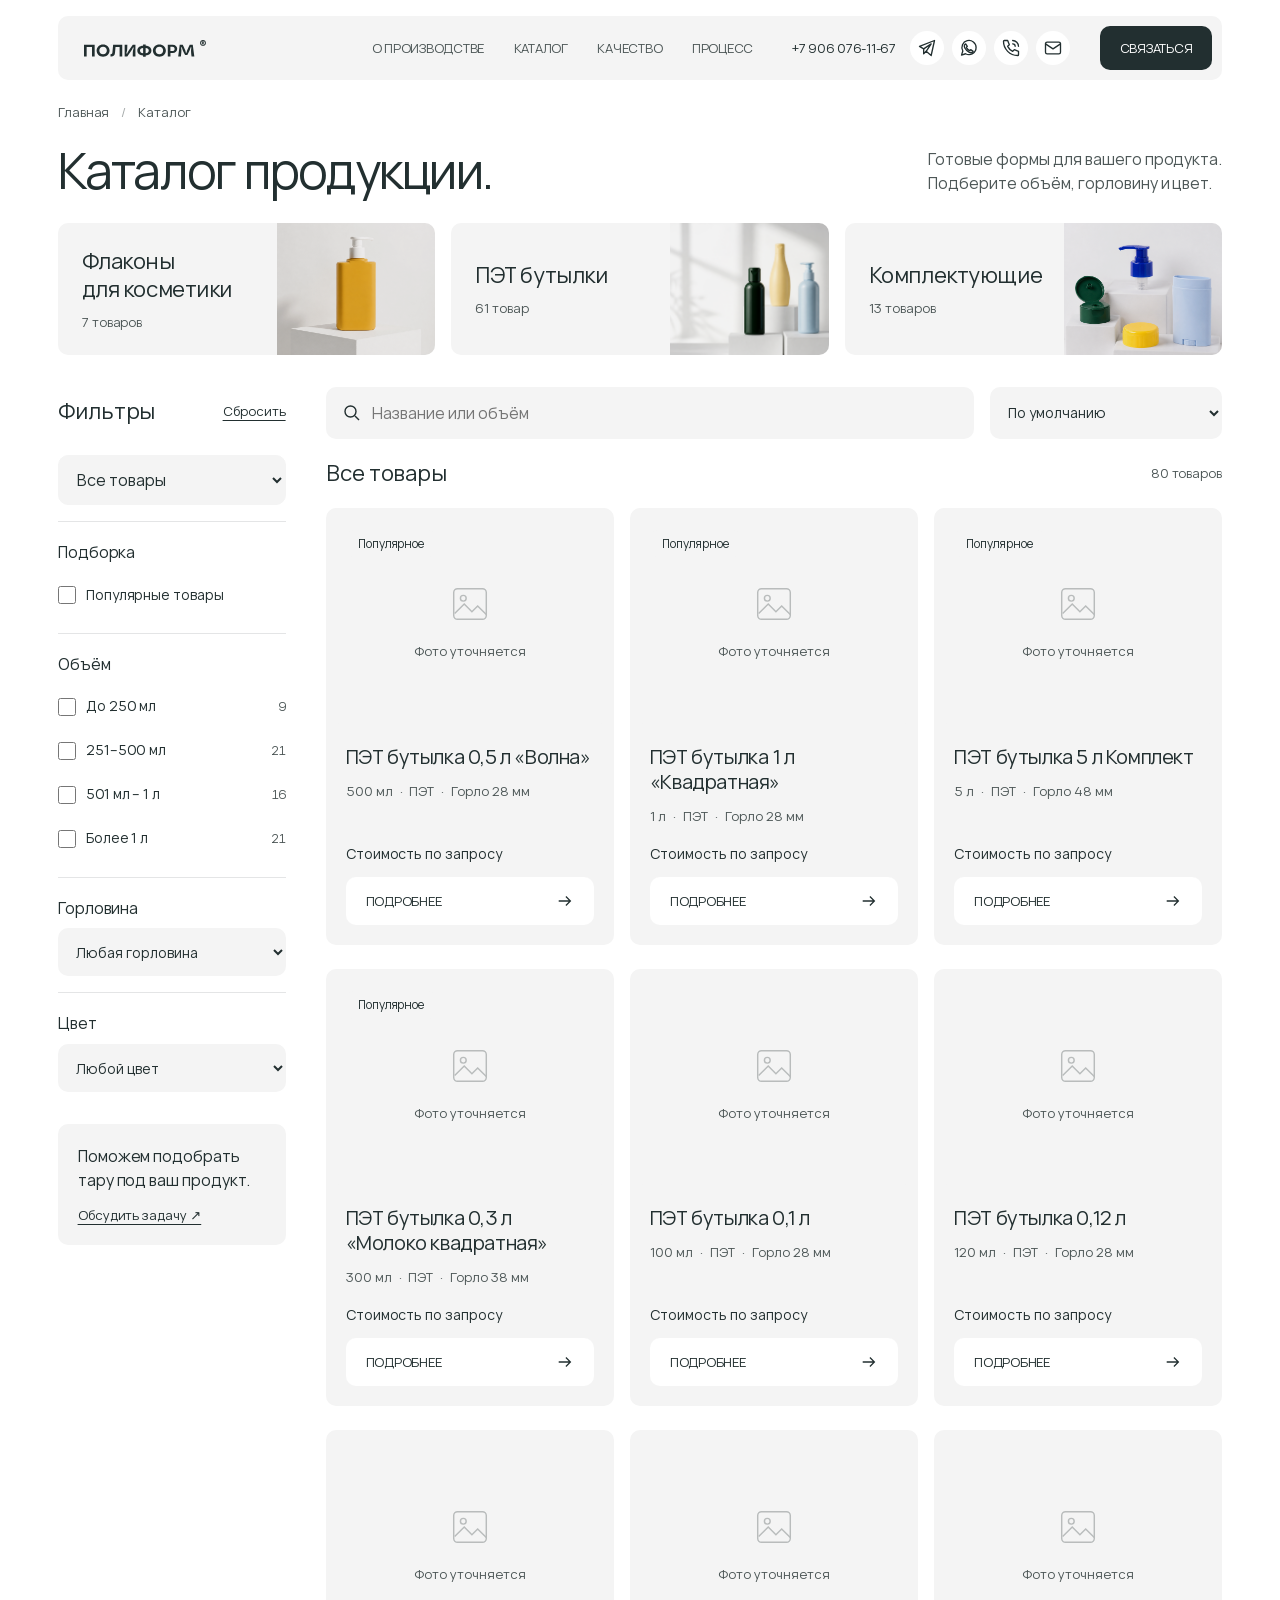
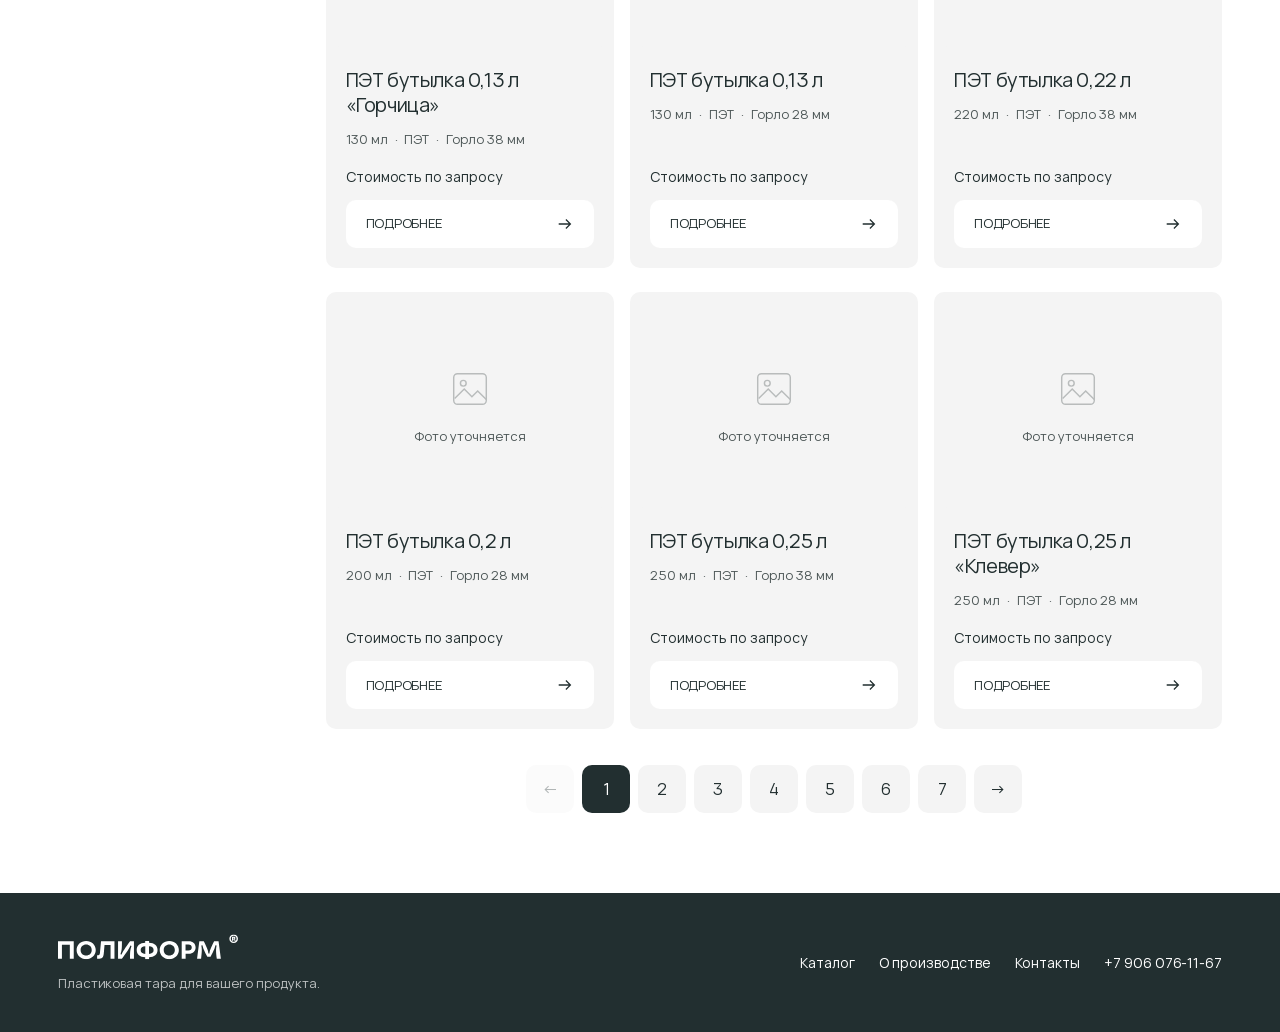
==== commit 1ed22394: "Unify header icons and add mobile navigation" ====
--- a/catalog.html
+++ b/catalog.html
@@ -1,7 +1,8 @@
 <!DOCTYPE html>
 <html lang="ru"><head><meta charset="UTF-8"><meta name="viewport" content="width=device-width, initial-scale=1.0">
 <title>Каталог продукции — ПОЛИФОРМ</title><meta name="description" content="Каталог пластиковой тары ПОЛИФОРМ. Флаконы, ПЭТ бутылки и комплектующие. Подбор по объёму, горловине и цвету.">
-<link rel="preload" href="VelaSans-GX.woff2" as="font" type="font/woff2" crossorigin><link rel="icon" href="logo-poliform.svg" type="image/svg+xml"><link rel="stylesheet" href="styles.css"><link rel="stylesheet" href="assets/refinements.css"><link rel="stylesheet" href="assets/catalog.css?v=20260911-3"></head><body class="refined catalog-page"><header class="nav" id="nav">
+<link rel="preload" href="VelaSans-GX.woff2" as="font" type="font/woff2" crossorigin><link rel="icon" href="logo-poliform.svg" type="image/svg+xml"><link rel="stylesheet" href="styles.css"><link rel="stylesheet" href="assets/refinements.css"><link rel="stylesheet" href="assets/catalog.css?v=20260911-3"><link rel="stylesheet" href="assets/header.css?v=20260911-header">
+</head><body class="refined catalog-page"><header class="nav" id="nav">
     <div class="nav__bar nav__bar--logo">
       <a href="index.html" class="nav__logo" aria-label="ПОЛИФОРМ — на главную">
         <svg viewBox="0 0 208 29" fill="none" xmlns="http://www.w3.org/2000/svg" aria-hidden="true">
@@ -18,7 +19,7 @@
       </a>
     </div>
     <div class="nav__bar nav__bar--menu">
-      <details class="catalog-mobile-menu"><summary>Меню</summary><nav aria-label="Мобильная навигация"><a href="catalog.html">Каталог</a><a href="index.html#about">О производстве</a><a href="index.html#quality">Качество</a><a href="index.html#contact">Контакты</a></nav></details><nav class="nav__links" aria-label="Основная навигация">
+      <nav class="nav__links" aria-label="Основная навигация">
         <a href="index.html#about" class="nav__link">О производстве</a>
         <a href="catalog.html" class="nav__link">Каталог</a>
         <a href="index.html#quality" class="nav__link">Качество</a>
@@ -27,20 +28,22 @@
       <div class="nav__contacts">
         <a href="tel:+79060761167" class="nav__phone">+7 906 076-11-67</a>
         <a class="msgr button-wipe" href="https://t.me/polyform_vrn" target="_blank" rel="noopener" aria-label="Telegram">
-          <svg viewBox="0 0 16 16"><path d="m15 1.2-14 5.4 4.4 1.6L13 3.6 6.6 9.7l.4 4.3 2.4-2.8 3.8 2.6L15 1.2z" fill="currentColor"/></svg>
+          <svg viewBox="0 0 24 24" fill="none" stroke="currentColor" stroke-width="1.6" stroke-linecap="round" stroke-linejoin="round" aria-hidden="true"><path d="m21 3-4 18-6-5-3 3v-6L3 10l18-7Z"/><path d="m8 13 9-6-6 9"/></svg>
         </a>
         <a class="msgr button-wipe" href="https://wa.me/79060761167" target="_blank" rel="noopener" aria-label="WhatsApp">
-          <svg viewBox="0 0 16 16"><path d="M8 1.5a6.5 6.5 0 1 0-5.6 9.8L1.5 14.5l3.3-.9A6.5 6.5 0 0 0 8 1.5Z" fill="none" stroke="currentColor" stroke-width="1.3"/><path d="M5.6 5.2c.1 2.2 3 5.1 5.2 5.2l.8-1.1-1.9-1-.7.6C8 8.6 7.4 8 7.1 7l.6-.7-1-1.9-1.1.8Z" fill="currentColor"/></svg>
+          <svg viewBox="0 0 24 24" fill="none" stroke="currentColor" stroke-width="1.6" stroke-linecap="round" stroke-linejoin="round" aria-hidden="true"><path d="M20.5 11.5a8.5 8.5 0 0 1-12.6 7.4L3 20.5l1.6-4.9a8.5 8.5 0 1 1 15.9-4.1Z"/><path d="m8 7 2 3-1.2 1.2a9 9 0 0 0 4 4L14 14l3 2c-1 2-3 2-5 1a12 12 0 0 1-5-5c-1-2-1-4 1-5Z"/></svg>
         </a>
         <a class="msgr button-wipe" href="viber://chat?number=%2B79060761167" aria-label="Viber">
-          <svg viewBox="0 0 16 16"><path d="M3.2 1.9 4.9 1c.5-.2 1.1 0 1.4.5l1 2c.2.4.1 1-.3 1.3l-.8.8c.6 1.3 1.7 2.4 3 3l.8-.8c.3-.4.9-.5 1.3-.3l2 1c.5.3.7.9.5 1.4l-.9 1.7c-.3.6-.9.9-1.5.8C6.5 11.7 2.3 7.5 1.6 2.6c-.1-.6.2-1.2.8-1.5z" fill="currentColor"/></svg>
+          <svg viewBox="0 0 24 24" fill="none" stroke="currentColor" stroke-width="1.6" stroke-linecap="round" stroke-linejoin="round" aria-hidden="true"><path d="M8 3H4a1 1 0 0 0-1 1 17 17 0 0 0 17 17 1 1 0 0 0 1-1v-4l-5-2-2 2a13 13 0 0 1-6-6l2-2-2-5Z"/><path d="M14 3a7 7 0 0 1 7 7M14 7a3 3 0 0 1 3 3"/></svg>
         </a>
         <a class="msgr button-wipe" href="mailto:hello@polyform.pro" aria-label="Почта">
-          <svg viewBox="0 0 16 16" fill="none"><rect x="1.5" y="3" width="13" height="10" rx="1.5" stroke="currentColor" stroke-width="1.3"/><path d="m2.5 4.5 5.5 4.5 5.5-4.5" stroke="currentColor" stroke-width="1.3"/></svg>
+          <svg viewBox="0 0 24 24" fill="none" stroke="currentColor" stroke-width="1.6" stroke-linecap="round" stroke-linejoin="round" aria-hidden="true"><rect x="3" y="5" width="18" height="14" rx="2"/><path d="m3 7 9 6 9-6"/></svg>
         </a>
       </div>
       <a href="index.html#contact" class="btn btn--cta button-wipe">Связаться</a>
+      <button type="button" class="nav__toggle" aria-label="Открыть меню" aria-expanded="false" aria-controls="mobileNav"><svg class="nav__menu-icon" viewBox="0 0 24 24" aria-hidden="true"><path d="M4 6h16M4 12h16M4 18h16"/></svg><svg class="nav__close-icon" viewBox="0 0 24 24" aria-hidden="true"><path d="m6 6 12 12M6 18 18 6"/></svg></button>
     </div>
+    <div class="nav__panel" id="mobileNav" hidden data-lenis-prevent></div>
   </header><main class="container catalog-main"><nav class="breadcrumbs" aria-label="Хлебные крошки"><a href="index.html">Главная</a><span aria-hidden="true">/</span><span aria-current="page">Каталог</span></nav>
 <div class="catalog-heading"><h1>Каталог продукции.</h1><p>Готовые формы для вашего продукта.<br>Подберите объём, горловину и цвет.</p></div>
 <nav class="category-grid" aria-label="Категории продукции">
@@ -62,4 +65,5 @@
 <div class="filter-help"><p>Поможем подобрать тару под ваш продукт.</p><a href="index.html#contact">Обсудить задачу ↗</a></div></form>
 <section id="catalogResults" aria-label="Товары каталога"><div class="catalog-toolbar"><label class="catalog-search"><span class="sr-only">Поиск по каталогу</span><svg viewBox="0 0 20 20" fill="none" aria-hidden="true"><circle cx="8.5" cy="8.5" r="5.5" stroke="currentColor" stroke-width="1.4"/><path d="m13 13 4 4" stroke="currentColor" stroke-width="1.4"/></svg><input id="catalogSearch" type="search" placeholder="Название или объём" autocomplete="off"></label><label><span class="sr-only">Сортировка</span><select id="catalogSort"><option value="default">По умолчанию</option><option value="name">По названию</option><option value="volume-asc">Объём: по возрастанию</option><option value="volume-desc">Объём: по убыванию</option></select></label></div>
 <div class="catalog-results-heading"><h2 id="resultsTitle" tabindex="-1">Все товары</h2><p id="resultsCount">Загрузка…</p></div><p id="catalogStatus" class="sr-only" role="status" aria-live="polite"></p>
-<div class="catalog-grid" id="catalogGrid"></div><div class="catalog-empty" id="catalogEmpty" hidden><h2>Ничего не нашлось</h2><p>Попробуйте другое название или измените параметры.</p><button class="btn btn--lime" type="button" data-reset-filters>Сбросить фильтры</button></div><nav class="catalog-pagination" id="catalogPagination" aria-label="Страницы каталога"></nav><noscript><p>Включите JavaScript, чтобы просматривать и фильтровать каталог.</p></noscript></section></div></main><footer class="catalog-footer"><div class="container catalog-footer__inner"><div><a href="index.html" aria-label="ПОЛИФОРМ — на главную"><img src="logo-poliform.svg" alt="ПОЛИФОРМ" width="180" height="28"></a><p>Пластиковая тара для вашего продукта.</p></div><nav aria-label="Навигация в подвале"><a href="catalog.html">Каталог</a><a href="index.html#about">О производстве</a><a href="index.html#contact">Контакты</a><a href="tel:+79060761167">+7 906 076-11-67</a></nav></div></footer><script src="assets/catalog.js?v=20260911-3"></script></body></html>+<div class="catalog-grid" id="catalogGrid"></div><div class="catalog-empty" id="catalogEmpty" hidden><h2>Ничего не нашлось</h2><p>Попробуйте другое название или измените параметры.</p><button class="btn btn--lime" type="button" data-reset-filters>Сбросить фильтры</button></div><nav class="catalog-pagination" id="catalogPagination" aria-label="Страницы каталога"></nav><noscript><p>Включите JavaScript, чтобы просматривать и фильтровать каталог.</p></noscript></section></div></main><footer class="catalog-footer"><div class="container catalog-footer__inner"><div><a href="index.html" aria-label="ПОЛИФОРМ — на главную"><img src="logo-poliform.svg" alt="ПОЛИФОРМ" width="180" height="28"></a><p>Пластиковая тара для вашего продукта.</p></div><nav aria-label="Навигация в подвале"><a href="catalog.html">Каталог</a><a href="index.html#about">О производстве</a><a href="index.html#contact">Контакты</a><a href="tel:+79060761167">+7 906 076-11-67</a></nav></div></footer><script src="assets/catalog.js?v=20260911-3"></script><script src="assets/header.js?v=20260911-header"></script>
+</body></html>
--- a/assets/catalog.css
+++ b/assets/catalog.css
@@ -3,7 +3,6 @@
 .catalog-page h1, .catalog-page h2, .catalog-page h3 { font-weight: 400; }
 .catalog-page :focus-visible { outline: 2px solid var(--ink); outline-offset: 4px; }
 .catalog-page .nav { position: relative; }
-.catalog-mobile-menu { display: none; }
 .catalog-main { padding-bottom: 80px; }
 .breadcrumbs { display: flex; align-items: center; gap: 12px; flex-wrap: wrap; padding-block: 24px; font-size: 13px; color: var(--graphite); }
 .breadcrumbs a:hover { text-decoration: underline; }
@@ -123,11 +122,6 @@
   .catalog-page .nav__links, .catalog-page .nav__contacts { display: none; }
   .catalog-page .nav { padding-left: 16px; }
   .catalog-page .nav__bar { gap: 8px; }
-  .catalog-mobile-menu { display: block; }
-  .catalog-mobile-menu summary { list-style: none; cursor: pointer; padding: 14px; font-size: 13px; }
-  .catalog-mobile-menu summary::-webkit-details-marker { display:none; }
-  .catalog-mobile-menu nav { position: absolute; left: 0; right: 0; top: calc(100% + 8px); background: var(--tissue); border-radius: 10px; padding: 16px; z-index: 10; display: grid; }
-  .catalog-mobile-menu a { padding: 14px; }
   .catalog-heading { display: block; margin-bottom: 24px; }
   .catalog-heading h1 { font-size: 36px; margin-bottom: 16px; }
   .catalog-heading p { max-width: 42ch; }
--- a/assets/header.css
+++ b/assets/header.css
@@ -0,0 +1,43 @@
+/* Shared header controls across the landing, catalog and product pages. */
+.nav { position: relative; z-index: 100; }
+.nav .btn--cta.button-wipe {
+  --button-base: var(--ink);
+  --button-text: var(--paper);
+  --button-fill: var(--paper);
+  --button-inverse: var(--ink);
+  --button-outline: transparent;
+  min-height: 44px;
+}
+.nav .msgr svg { width: 20px; height: 20px; fill: none; stroke: currentColor; stroke-width: 1.6; stroke-linecap: round; stroke-linejoin: round; }
+.nav .nav__phone { display: inline-flex; }
+.nav .nav__contacts { display: flex; }
+.nav__toggle { display: none; border: 0; width: 48px; height: 48px; flex: 0 0 48px; align-items: center; justify-content: center; background: var(--paper); color: var(--ink); border-radius: 10px; }
+.nav__toggle svg { width: 22px; height: 22px; fill: none; stroke: currentColor; stroke-width: 1.6; stroke-linecap: round; }
+.nav__toggle .nav__close-icon { display: none; }
+.nav__toggle[aria-expanded="true"] .nav__menu-icon { display: none; }
+.nav__toggle[aria-expanded="true"] .nav__close-icon { display: block; }
+.nav__toggle:focus-visible { outline: 2px solid var(--ink); outline-offset: 3px; }
+.nav__panel { position: absolute; top: calc(100% + 8px); left: 0; right: 0; padding: 24px; border-radius: 10px; background: var(--tissue); max-height: calc(100dvh - 110px); overflow: auto; overscroll-behavior: contain; box-shadow: 0 12px 28px rgba(34,47,48,.09); }
+.nav__panel-links { display: grid; }
+.nav__panel-links a { display: flex; align-items: center; min-height: 52px; font-size: 20px; }
+.nav__panel-links a:hover { text-decoration: underline; text-underline-offset: 5px; }
+.nav__panel-contacts { margin-top: 20px; padding-top: 20px; border-top: 1px solid rgba(34,47,48,.12); }
+.nav__panel .nav__phone { font-size: 20px; min-height: 48px; margin-bottom: 12px; }
+.nav__panel-icons { display: flex; flex-wrap: wrap; gap: 12px; }
+.nav__panel .msgr { width: 48px; height: 48px; flex-basis: 48px; }
+@media (max-width: 1200px) {
+  .nav .nav__links, .nav .nav__contacts { display: none; }
+  .nav .nav__toggle { display: inline-flex; }
+  .nav .nav__bar--menu { display: flex; gap: 8px; }
+}
+@media (min-width: 1201px) {
+  .nav .nav__links { display: flex; }
+  .nav .nav__panel { display: none; }
+}
+@media (max-width: 400px) {
+  .nav { padding-left: 12px; gap: 8px; }
+  .nav__logo svg { height: 15px; }
+  .nav .btn--cta { padding-inline: 12px; font-size: 12px; }
+  .nav .nav__bar--menu { gap: 6px; }
+  .nav__panel { padding: 20px; }
+}
